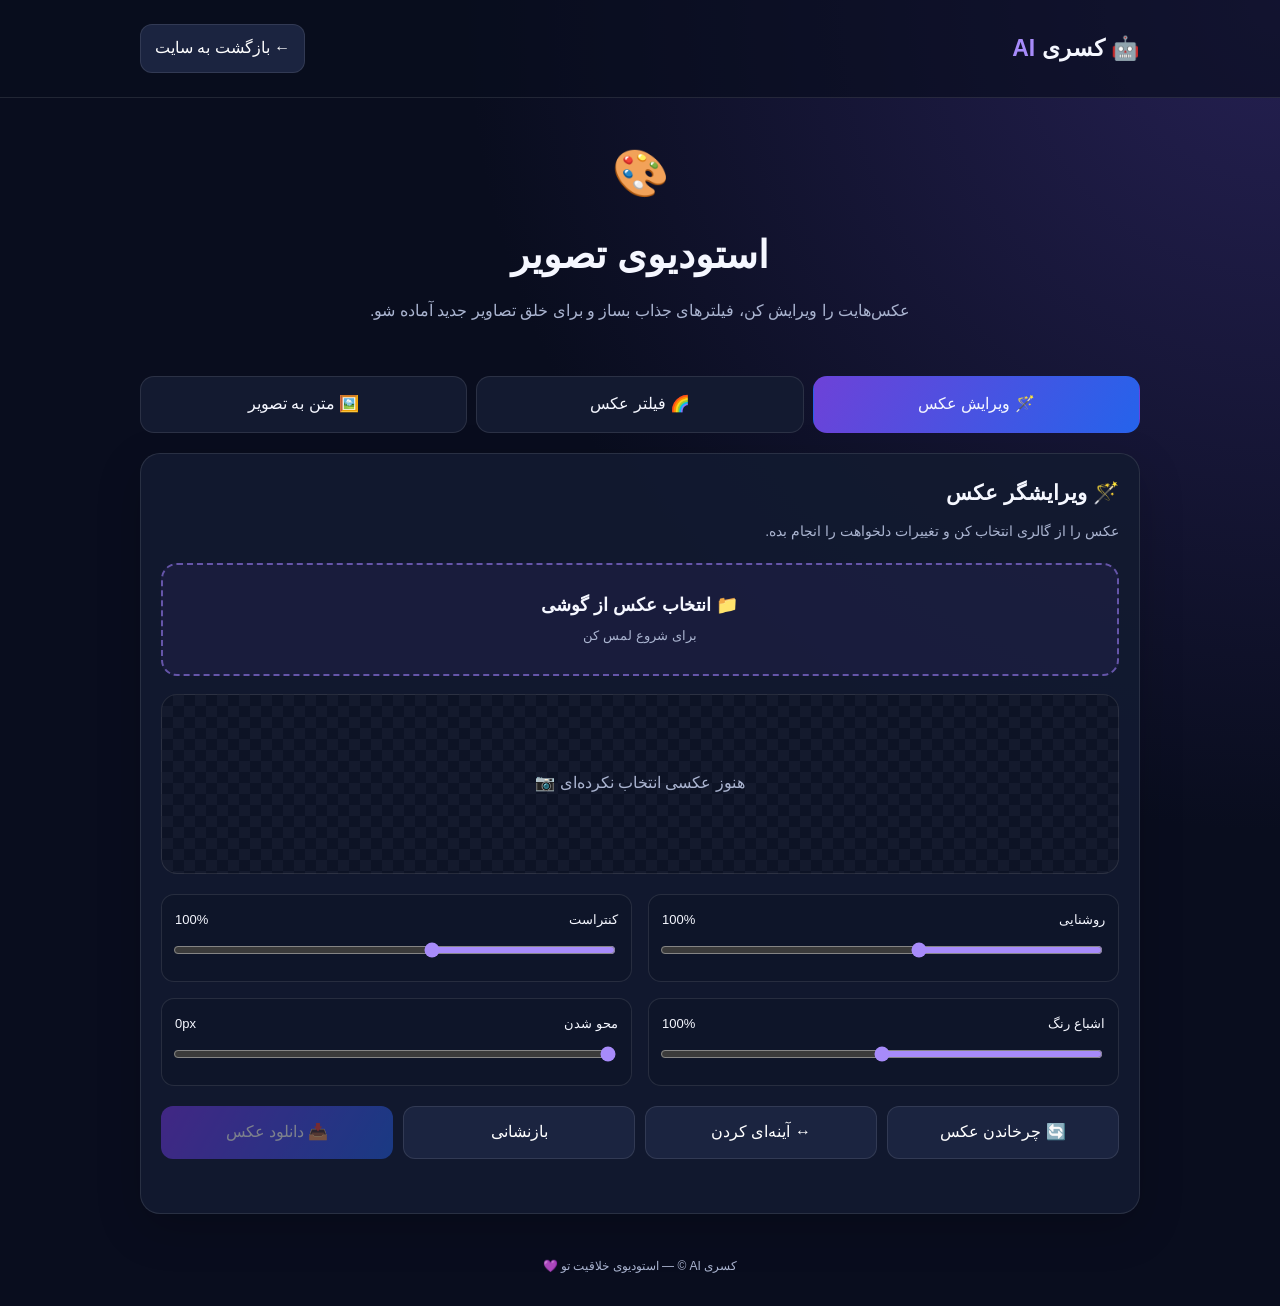
==== studio.html @ e503fb59 "Create studio.html" ====
<!DOCTYPE html><html lang="fa" dir="rtl">
<head>
  <meta charset="UTF-8">
  <meta name="viewport" content="width=device-width, initial-scale=1.0">
  <meta name="theme-color" content="#090d1e">
  <title>استودیوی تصویر | کسری AI</title>  <style>
    :root {
      --bg: #090d1e;
      --card: #131a30;
      --card2: #1b2440;
      --text: #f5f7ff;
      --muted: #aab4d0;
      --purple: #8b5cf6;
      --blue: #38bdf8;
      --border: rgba(255,255,255,.1);
    }

    * {
      box-sizing: border-box;
    }

    body {
      margin: 0;
      color: var(--text);
      background:
        radial-gradient(ellipse at top right, #252052 0, transparent 45%),
        var(--bg);
      font-family: Tahoma, Arial, sans-serif;
      line-height: 1.8;
      min-height: 100vh;
    }

    button, input, textarea, select {
      font: inherit;
    }

    button {
      cursor: pointer;
    }

    .container {
      width: min(100% - 28px, 1000px);
      margin: auto;
    }

    header {
      padding: 24px 0;
      border-bottom: 1px solid var(--border);
      background: rgba(9,13,30,.65);
    }

    .header-inner {
      display: flex;
      align-items: center;
      justify-content: space-between;
      gap: 12px;
      flex-wrap: wrap;
    }

    .brand {
      font-size: 23px;
      font-weight: bold;
    }

    .brand span {
      color: #a78bfa;
    }

    .back {
      color: white;
      text-decoration: none;
      background: var(--card2);
      border: 1px solid var(--border);
      padding: 9px 14px;
      border-radius: 12px;
    }

    .hero {
      text-align: center;
      padding: 34px 0 22px;
    }

    .hero-icon {
      font-size: 46px;
    }

    h1 {
      margin: 6px 0;
      font-size: clamp(25px, 5vw, 38px);
    }

    .hero p {
      color: var(--muted);
      margin: 8px auto;
      max-width: 600px;
    }

    .tabs {
      display: grid;
      grid-template-columns: repeat(3, 1fr);
      gap: 9px;
      margin: 20px 0;
    }

    .tab {
      padding: 13px 5px;
      border: 1px solid var(--border);
      border-radius: 14px;
      background: var(--card);
      color: var(--text);
      transition: .2s;
    }

    .tab.active {
      background: linear-gradient(120deg, #6d42d8, #2563eb);
      border-color: transparent;
    }

    .panel {
      display: none;
      background: rgba(19,26,48,.94);
      border: 1px solid var(--border);
      border-radius: 20px;
      padding: 20px;
      margin-bottom: 30px;
      box-shadow: 0 15px 45px rgba(0,0,0,.18);
    }

    .panel.active {
      display: block;
    }

    h2 {
      font-size: 21px;
      margin: 0 0 8px;
    }

    .description {
      color: var(--muted);
      font-size: 14px;
      margin: 0 0 18px;
    }

    .upload {
      display: block;
      text-align: center;
      padding: 24px 12px;
      border: 2px dashed #6555a9;
      border-radius: 16px;
      background: rgba(139,92,246,.07);
      margin-bottom: 18px;
      cursor: pointer;
    }

    .upload strong {
      display: block;
      font-size: 18px;
    }

    .upload small {
      color: var(--muted);
    }

    input[type="file"] {
      display: none;
    }

    .preview {
      min-height: 180px;
      border: 1px solid var(--border);
      border-radius: 16px;
      background:
        linear-gradient(45deg, #141a2d 25%, transparent 25%),
        linear-gradient(-45deg, #141a2d 25%, transparent 25%),
        linear-gradient(45deg, transparent 75%, #141a2d 75%),
        linear-gradient(-45deg, transparent 75%, #141a2d 75%),
        #0d1325;
      background-size: 22px 22px;
      background-position: 0 0, 0 11px, 11px -11px, -11px 0;
      display: flex;
      align-items: center;
      justify-content: center;
      overflow: hidden;
      margin-bottom: 18px;
    }

    .preview img {
      display: none;
      max-width: 100%;
      max-height: 500px;
      object-fit: contain;
    }

    .empty {
      text-align: center;
      color: var(--muted);
      padding: 22px;
    }

    .controls {
      display: grid;
      grid-template-columns: repeat(2, minmax(0,1fr));
      gap: 16px;
      margin: 20px 0;
    }

    .control {
      background: #0e1529;
      border: 1px solid var(--border);
      padding: 13px;
      border-radius: 13px;
    }

    .control label {
      display: flex;
      justify-content: space-between;
      gap: 8px;
      font-size: 13px;
      margin-bottom: 8px;
    }

    input[type="range"] {
      width: 100%;
      accent-color: #a78bfa;
    }

    .filters {
      display: grid;
      grid-template-columns: repeat(3, minmax(0,1fr));
      gap: 9px;
      margin: 18px 0;
    }

    .filter {
      padding: 10px 4px;
      border: 1px solid var(--border);
      background: #0e1529;
      color: white;
      border-radius: 12px;
    }

    .filter.active {
      border-color: #a78bfa;
      background: #34245d;
    }

    .filter-icon {
      display: block;
      font-size: 22px;
    }

    .buttons {
      display: flex;
      flex-wrap: wrap;
      gap: 10px;
      margin-top: 16px;
    }

    .btn {
      border: 0;
      border-radius: 12px;
      padding: 11px 16px;
      color: white;
      background: linear-gradient(120deg, #7c3aed, #2563eb);
      flex: 1 1 130px;
    }

    .btn.secondary {
      background: var(--card2);
      border: 1px solid var(--border);
    }

    .btn:disabled {
      opacity: .45;
      cursor: not-allowed;
    }

    .field {
      width: 100%;
      color: white;
      background: #0b1225;
      border: 1px solid var(--border);
      border-radius: 12px;
      padding: 12px;
      outline: none;
      margin: 6px 0 14px;
    }

    .field:focus {
      border-color: #a78bfa;
    }

    textarea.field {
      min-height: 110px;
      resize: vertical;
    }

    .notice {
      border: 1px solid rgba(56,189,248,.25);
      background: rgba(56,189,248,.07);
      color: #c8eaff;
      padding: 13px;
      border-radius: 13px;
      font-size: 13px;
      margin-top: 14px;
    }

    .status {
      color: #a7f3d0;
      font-size: 13px;
      margin-top: 10px;
      min-height: 24px;
    }

    .text-canvas {
      display: none;
    }

    footer {
      color: var(--muted);
      text-align: center;
      padding: 12px 0 28px;
      font-size: 12px;
    }

    @media (max-width: 500px) {
      .panel {
        padding: 14px;
      }

      .controls {
        grid-template-columns: 1fr;
      }

      .tabs {
        gap: 6px;
      }

      .tab {
        font-size: 12px;
      }

      .filters {
        grid-template-columns: repeat(3, minmax(0,1fr));
      }
    }
  </style></head><body><header>
  <div class="container header-inner">
    <div class="brand">🤖 کسری <span>AI</span></div>
    <a class="back" href="./index.html">← بازگشت به سایت</a>
  </div>
</header><main class="container">  <section class="hero">
    <div class="hero-icon">🎨</div>
    <h1>استودیوی تصویر</h1>
    <p>عکس‌هایت را ویرایش کن، فیلترهای جذاب بساز و برای خلق تصاویر جدید آماده شو.</p>
  </section>  <nav class="tabs" aria-label="ابزارهای تصویر">
    <button class="tab active" data-panel="editor">🪄 ویرایش عکس</button>
    <button class="tab" data-panel="filters">🌈 فیلتر عکس</button>
    <button class="tab" data-panel="generator">🖼️ متن به تصویر</button>
  </nav>  <!-- ویرایش عکس -->  <section class="panel active" id="editor">
    <h2>🪄 ویرایشگر عکس</h2>
    <p class="description">عکس را از گالری انتخاب کن و تغییرات دلخواهت را انجام بده.</p><label class="upload" for="imageInput">
  <strong>📁 انتخاب عکس از گوشی</strong>
  <small>برای شروع لمس کن</small>
</label>

<input id="imageInput" type="file" accept="image/*">

<div class="preview">
  <div class="empty" id="emptyEditor">هنوز عکسی انتخاب نکرده‌ای 📷</div>
  <img id="editorImage" alt="پیش‌نمایش عکس">
</div>

<div class="controls">
  <div class="control">
    <label for="brightness">روشنایی <span id="brightnessValue">100%</span></label>
    <input id="brightness" type="range" min="30" max="200" value="100">
  </div>

  <div class="control">
    <label for="contrast">کنتراست <span id="contrastValue">100%</span></label>
    <input id="contrast" type="range" min="30" max="200" value="100">
  </div>

  <div class="control">
    <label for="saturation">اشباع رنگ <span id="saturationValue">100%</span></label>
    <input id="saturation" type="range" min="0" max="200" value="100">
  </div>

  <div class="control">
    <label for="blur">محو شدن <span id="blurValue">0px</span></label>
    <input id="blur" type="range" min="0" max="5" step=".5" value="0">
  </div>
</div>

<div class="buttons">
  <button class="btn secondary" id="rotateBtn">🔄 چرخاندن عکس</button>
  <button class="btn secondary" id="flipBtn">↔️ آینه‌ای کردن</button>
  <button class="btn secondary" id="resetBtn">بازنشانی</button>
  <button class="btn" id="downloadEdit" disabled>📥 دانلود عکس</button>
</div>

<div class="status" id="editorStatus" aria-live="polite"></div>

  </section>  <!-- فیلتر عکس -->  <section class="panel" id="filters">
    <h2>🌈 فیلترهای عکس</h2>
    <p class="description">یک فیلتر انتخاب کن و نتیجه را پیش از دانلود ببین.</p><label class="upload" for="filterInput">
  <strong>📁 انتخاب عکس</strong>
  <small>عکس موردنظرت را از گالری انتخاب کن</small>
</label>

<input id="filterInput" type="file" accept="image/*">

<div class="preview">
  <div class="empty" id="emptyFilter">عکس خودت را انتخاب کن ✨</div>
  <img id="filterImage" alt="پیش‌نمایش فیلتر">
</div>

<div class="filters">
  <button class="filter active" data-filter="normal"><span class="filter-icon">🖼️</span>اصلی</button>
  <button class="filter" data-filter="grayscale(100%)"><span class="filter-icon">⚫</span>سیاه‌وسفید</button>
  <button class="filter" data-filter="sepia(85%)"><span class="filter-icon">📜</span>قدیمی</button>
  <button class="filter" data-filter="saturate(160%)"><span class="filter-icon">🌈</span>رنگی</button>
  <button class="filter" data-filter="contrast(125%) saturate(115%)"><span class="filter-icon">🎬</span>سینمایی</button>
  <button class="filter" data-filter="brightness(110%) saturate(80%)"><span class="filter-icon">☀️</span>روشن</button>
  <button class="filter" data-filter="hue-rotate(35deg) saturate(125%)"><span class="filter-icon">🪄</span>جادویی</button>
  <button class="filter" data-filter="sepia(25%) saturate(140%)"><span class="filter-icon">🌅</span>گرم</button>
  <button class="filter" data-filter="hue-rotate(180deg)"><span class="filter-icon">❄️</span>سرد</button>
</div>

<div class="buttons">
  <button class="btn secondary" id="resetFilter">بازگشت به حالت اصلی</button>
  <button class="btn" id="downloadFilter" disabled>📥 دانلود عکس فیلترشده</button>
</div>

<div class="status" id="filterStatus" aria-live="polite"></div>

  </section>  <!-- متن به تصویر -->  <section class="panel" id="generator">
    <h2>🖼️ تبدیل متن به تصویر</h2>
    <p class="description">ایده‌ات را توصیف کن تا برای ساخت تصویر آماده شود.</p><label for="prompt">توضیح تصویر دلخواهت</label>
<textarea class="field" id="prompt" maxlength="1000" placeholder="مثلاً: یک شهر آینده‌نگر با نورهای بنفش، آسمان پرستاره و سبک سینمایی..."></textarea>

<label for="style">سبک تصویر</label>
<select class="field" id="style">
  <option value="realistic">واقع‌گرایانه</option>
  <option value="anime">انیمه</option>
  <option value="fantasy">فانتزی</option>
  <option value="digital-art">هنر دیجیتال</option>
  <option value="cinematic">سینمایی</option>
  <option value="watercolor">آبرنگ</option>
</select>

<button class="btn" id="preparePrompt">✨ آماده‌سازی درخواست تصویر</button>

<div class="notice">
  ℹ️ این بخش به‌تنهایی تصویر هوش مصنوعی تولید نمی‌کند. برای تولید واقعی باید به یک سرویس تولید تصویر متصل شود. در حال حاضر می‌توانی توضیحاتت را آماده و کپی کنی.
</div>

<label for="preparedPrompt">متن آماده‌شده</label>
<textarea class="field" id="preparedPrompt" readonly placeholder="متن آماده‌شده اینجا نمایش داده می‌شود..."></textarea>

<div class="buttons">
  <button class="btn secondary" id="copyPrompt">📋 کپی متن</button>
  <button class="btn secondary" id="clearPrompt">🗑️ پاک کردن</button>
</div>

<div class="status" id="generatorStatus" aria-live="polite"></div>

  </section><canvas id="workCanvas" class="text-canvas"></canvas>

</main><footer class="container">
  کسری AI © <span id="year"></span> — استودیوی خلاقیت تو 💜
</footer><script>
(function () {
  "use strict";

  const $ = id => document.getElementById(id);

  $("year").textContent = new Date().getFullYear();

  // جابه‌جایی بین بخش‌ها
  document.querySelectorAll(".tab").forEach(button => {
    button.addEventListener("click", () => {
      document.querySelectorAll(".tab").forEach(tab => tab.classList.remove("active"));
      document.querySelectorAll(".panel").forEach(panel => panel.classList.remove("active"));

      button.classList.add("active");
      $(button.dataset.panel).classList.add("active");
    });
  });

  // وضعیت ویرایشگر
  let editorFile = null;
  let editorUrl = null;
  let rotation = 0;
  let flipped = false;

  const editorImage = $("editorImage");

  $("imageInput").addEventListener("change", event => {
    const file = event.target.files && event.target.files[0];
    if (!file) return;

    if (!file.type.startsWith("image/")) {
      $("editorStatus").textContent = "لطفاً یک فایل تصویری انتخاب کن.";
      return;
    }

    if (editorUrl) URL.revokeObjectURL(editorUrl);

    editorFile = file;
    editorUrl = URL.createObjectURL(file);
    editorImage.onload = () => {
      $("emptyEditor").style.display = "none";
      editorImage.style.display = "block";
      $("downloadEdit").disabled = false;
      updateEditor();
      $("editorStatus").textContent = "عکس آماده ویرایش است.";
    };
    editorImage.onerror = () => {
      $("editorStatus").textContent = "باز کردن عکس ناموفق بود.";
    };
    editorImage.src = editorUrl;
  });

  function updateEditor() {
    const brightness = $("brightness").value;
    const contrast = $("contrast").value;
    const saturation = $("saturation").value;
    const blur = $("blur").value;

    $("brightnessValue").textContent = brightness + "%";
    $("contrastValue").textContent = contrast + "%";
    $("saturationValue").textContent = saturation + "%";
    $("blurValue").textContent = blur + "px";

    editorImage.style.filter =
      `brightness(${brightness}%) contrast(${contrast}%) saturate(${saturation}%) blur(${blur}px)`;

    editorImage.style.transform =
      `rotate(${rotation}deg) scaleX(${flipped ? -1 : 1})`;
  }

  ["brightness", "contrast", "saturation", "blur"].forEach(id => {
    $(id).addEventListener("input", updateEditor);
  });

  $("rotateBtn").addEventListener("click", () => {
    rotation = (rotation + 90) % 360;
    updateEditor();
  });

  $("flipBtn").addEventListener("click", () => {
    flipped = !flipped;
    updateEditor();
  });

  $("resetBtn").addEventListener("click", () => {
    $("brightness").value = 100;
    $("contrast").value = 100;
    $("saturation").value = 100;
    $("blur").value = 0;
    rotation = 0;
    flipped = false;
    updateEditor();
    $("editorStatus").textContent = "تنظیمات بازنشانی شدند.";
  });

  // اعمال واقعی تنظیمات روی تصویر با Canvas
  function renderEditedImage(image, filter, angle, flip, mirrorFilter) {
    const canvas = $("workCanvas");
    const ctx = canvas.getContext("2d");

    const width = image.naturalWidth;
    const height = image.naturalHeight;

    if (!width || !height) {
      throw new Error("تصویر هنوز آماده نیست.");
    }

    const normalizedAngle = ((angle % 360) + 360) % 360;
    const sideways = normalizedAngle === 90 || normalizedAngle === 270;

    canvas.width = sideways ? height : width;
    canvas.height = sideways ? width : height;

    ctx.save();
    ctx.translate(canvas.width / 2, canvas.height / 2);
    ctx.rotate(normalizedAngle * Math.PI / 180);
    ctx.scale(flip ? -1 : 1, 1);
    ctx.filter = filter;

    // پس از چرخش، مبدأ تصویر در مرکز قرار می‌گیرد.
    ctx.drawImage(image, -width / 2, -height / 2, width, height);
    ctx.restore();
    ctx.filter = "none";

    return canvas;
  }

  $("downloadEdit").addEventListener("click", () => {
    if (!editorFile || !editorImage.complete) return;

    try {
      const filter =
        `brightness(${$("brightness").value}%) ` +
        `contrast(${$("contrast").value}%) ` +
        `saturate(${$("saturation").value}%) ` +
        `blur(${$("blur").value}px)`;

      const canvas = renderEditedImage(editorImage, filter, rotation, flipped);

      canvas.toBlob(blob => {
        if (!blob) {
          $("editorStatus").textContent = "ساخت فایل تصویر ناموفق بود.";
          return;
        }
        downloadBlob(blob, "kasrai-ai-edited.png");
        $("editorStatus").textContent = "تصویر ویرایش‌شده آماده دانلود است.";
      }, "image/png");
    } catch (error) {
      $("editorStatus").textContent = "خطا در ویرایش تصویر. لطفاً عکس دیگری امتحان کن.";
    }
  });

  // فیلترها
  let filterUrl = null;
  let filterValue = "normal";
  const filterImage = $("filterImage");

  $("filterInput").addEventListener("change", event => {
    const file = event.target.files && event.target.files[0];
    if (!file) return;

    if (!file.type.startsWith("image/")) {
      $("filterStatus").textContent = "لطفاً یک تصویر انتخاب کن.";
      return;
    }

    if (filterUrl) URL.revokeObjectURL(filterUrl);
    filterUrl = URL.createObjectURL(file);

    filterImage.onload = () => {
      $("emptyFilter").style.display = "none";
      filterImage.style.display = "block";
      $("downloadFilter").disabled = false;
      applyFilter(filterValue);
      $("filterStatus").textContent = "عکس آماده است.";
    };

    filterImage.onerror = () => {
      $("filterStatus").textContent = "باز کردن عکس ناموفق بود.";
    };

    filterImage.src = filterUrl;
  });

  function applyFilter(value) {
    filterValue = value;
    filterImage.style.filter = value === "normal" ? "none" : value;

    document.querySelectorAll(".filter").forEach(button => {
      button.classList.toggle("active", button.dataset.filter === value);
    });
  }

  document.querySelectorAll(".filter").forEach(button => {
    button.addEventListener("click", () => {
      applyFilter(button.dataset.filter);
      $("filterStatus").textContent = "فیلتر انتخاب‌شده: " + button.textContent.trim();
    });
  });

  $("resetFilter").addEventListener("click", () => {
    applyFilter("normal");
    $("filterStatus").textContent = "فیلتر حذف شد.";
  });

  $("downloadFilter").addEventListener("click", () => {
    if (!filterUrl || !filterImage.complete) return;

    try {
      const canvas = renderEditedImage(filterImage, filterValue === "normal" ? "none" : filterValue, 0, false);

      canvas.toBlob(blob => {
        if (!blob) {
          $("filterStatus").textContent = "ساخت تصویر ناموفق بود.";
          return;
        }
        downloadBlob(blob, "kasrai-ai-filter.png");
        $("filterStatus").textContent = "عکس فیلترشده آماده دانلود است.";
      }, "image/png");
    } catch (error) {
      $("filterStatus").textContent = "خطا در ساخت عکس. دوباره امتحان کن.";
    }
  });

  function downloadBlob(blob, filename) {
    const url = URL.createObjectURL(blob);
    const link = document.createElement("a");
    link.href = url;
    link.download = filename;
    document.body.appendChild(link);
    link.click();
    link.remove();

    setTimeout(() => URL.revokeObjectURL(url), 1500);
  }

  // آماده‌سازی توضیحات تصویر
  const styles = {
    realistic: "photorealistic, realistic lighting and details",
    anime: "anime illustration, expressive characters, detailed anime art",
    fantasy: "fantasy art, magical atmosphere, imaginative details",
    "digital-art": "high-quality digital art, polished composition",
    cinematic: "cinematic composition, dramatic lighting, movie still",
    watercolor: "watercolor painting, soft brush strokes, artistic texture"
  };

  $("preparePrompt").addEventListener("click", () => {
    const prompt = $("prompt").value.trim();
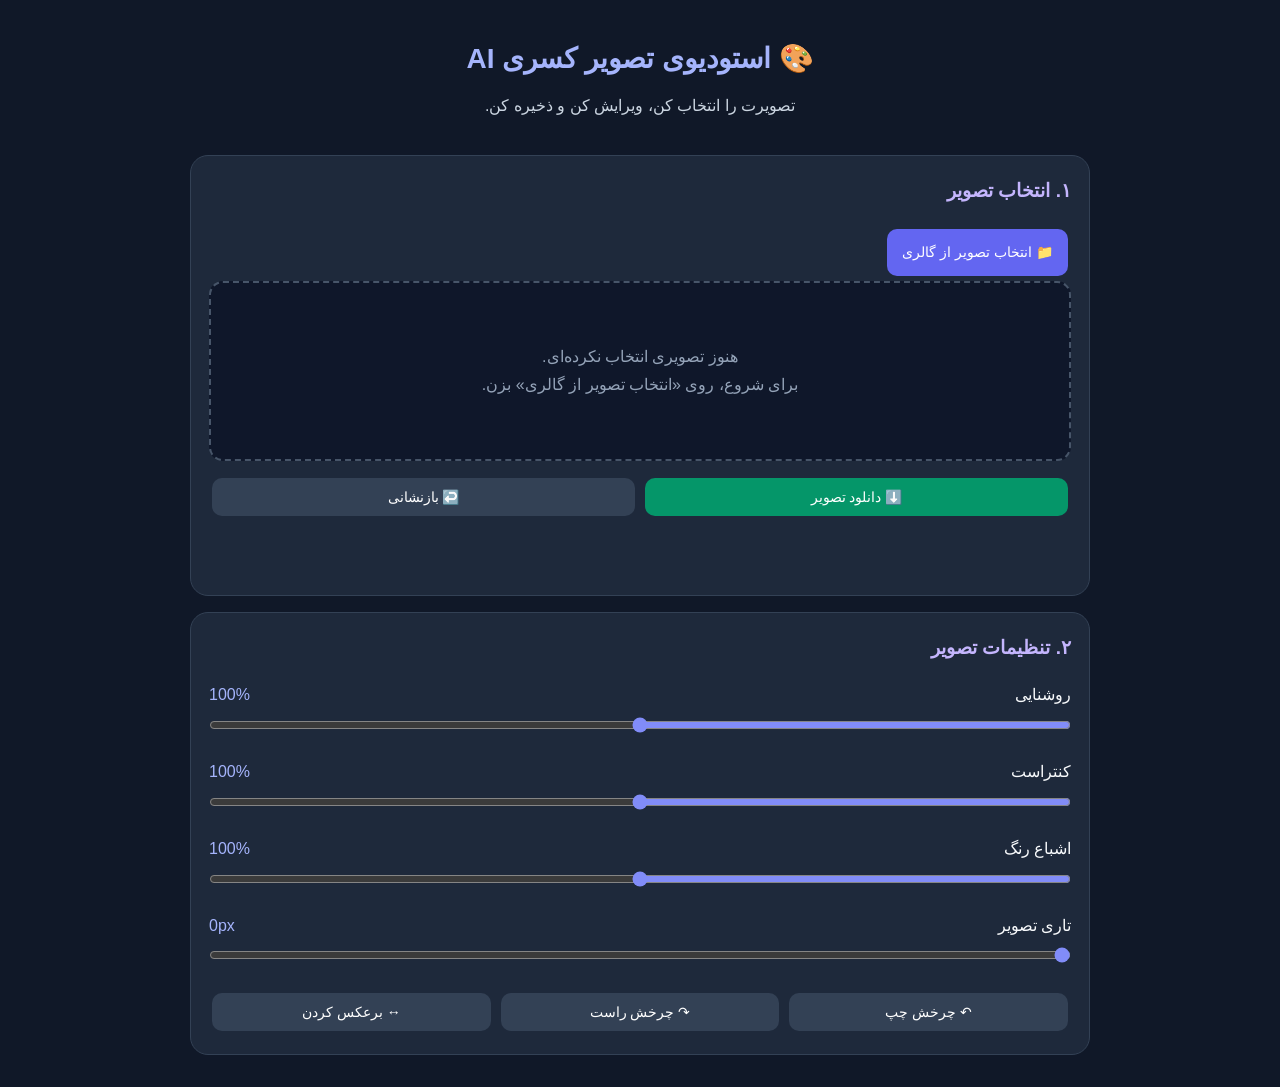
==== commit c964b9e9: "Update studio.html" ====
--- a/studio.html
+++ b/studio.html
@@ -1,722 +1,331 @@
-<!DOCTYPE html><html lang="fa" dir="rtl">
+<!DOCTYPE html>
+<html lang="fa" dir="rtl">
 <head>
-  <meta charset="UTF-8">
-  <meta name="viewport" content="width=device-width, initial-scale=1.0">
-  <meta name="theme-color" content="#090d1e">
-  <title>استودیوی تصویر | کسری AI</title>  <style>
-    :root {
-      --bg: #090d1e;
-      --card: #131a30;
-      --card2: #1b2440;
-      --text: #f5f7ff;
-      --muted: #aab4d0;
-      --purple: #8b5cf6;
-      --blue: #38bdf8;
-      --border: rgba(255,255,255,.1);
-    }
-
-    * {
-      box-sizing: border-box;
-    }
-
-    body {
-      margin: 0;
-      color: var(--text);
-      background:
-        radial-gradient(ellipse at top right, #252052 0, transparent 45%),
-        var(--bg);
-      font-family: Tahoma, Arial, sans-serif;
-      line-height: 1.8;
-      min-height: 100vh;
-    }
-
-    button, input, textarea, select {
-      font: inherit;
-    }
-
-    button {
-      cursor: pointer;
-    }
-
-    .container {
-      width: min(100% - 28px, 1000px);
-      margin: auto;
-    }
-
-    header {
-      padding: 24px 0;
-      border-bottom: 1px solid var(--border);
-      background: rgba(9,13,30,.65);
-    }
-
-    .header-inner {
-      display: flex;
-      align-items: center;
-      justify-content: space-between;
-      gap: 12px;
-      flex-wrap: wrap;
-    }
-
-    .brand {
-      font-size: 23px;
-      font-weight: bold;
-    }
-
-    .brand span {
-      color: #a78bfa;
-    }
-
-    .back {
-      color: white;
-      text-decoration: none;
-      background: var(--card2);
-      border: 1px solid var(--border);
-      padding: 9px 14px;
-      border-radius: 12px;
-    }
-
-    .hero {
-      text-align: center;
-      padding: 34px 0 22px;
-    }
-
-    .hero-icon {
-      font-size: 46px;
-    }
-
-    h1 {
-      margin: 6px 0;
-      font-size: clamp(25px, 5vw, 38px);
-    }
-
-    .hero p {
-      color: var(--muted);
-      margin: 8px auto;
-      max-width: 600px;
-    }
-
-    .tabs {
-      display: grid;
-      grid-template-columns: repeat(3, 1fr);
-      gap: 9px;
-      margin: 20px 0;
-    }
-
-    .tab {
-      padding: 13px 5px;
-      border: 1px solid var(--border);
-      border-radius: 14px;
-      background: var(--card);
-      color: var(--text);
-      transition: .2s;
-    }
-
-    .tab.active {
-      background: linear-gradient(120deg, #6d42d8, #2563eb);
-      border-color: transparent;
-    }
-
-    .panel {
-      display: none;
-      background: rgba(19,26,48,.94);
-      border: 1px solid var(--border);
-      border-radius: 20px;
-      padding: 20px;
-      margin-bottom: 30px;
-      box-shadow: 0 15px 45px rgba(0,0,0,.18);
-    }
-
-    .panel.active {
-      display: block;
-    }
-
-    h2 {
-      font-size: 21px;
-      margin: 0 0 8px;
-    }
-
-    .description {
-      color: var(--muted);
-      font-size: 14px;
-      margin: 0 0 18px;
-    }
-
-    .upload {
-      display: block;
-      text-align: center;
-      padding: 24px 12px;
-      border: 2px dashed #6555a9;
-      border-radius: 16px;
-      background: rgba(139,92,246,.07);
-      margin-bottom: 18px;
-      cursor: pointer;
-    }
-
-    .upload strong {
-      display: block;
-      font-size: 18px;
-    }
-
-    .upload small {
-      color: var(--muted);
-    }
-
-    input[type="file"] {
-      display: none;
-    }
-
-    .preview {
-      min-height: 180px;
-      border: 1px solid var(--border);
-      border-radius: 16px;
-      background:
-        linear-gradient(45deg, #141a2d 25%, transparent 25%),
-        linear-gradient(-45deg, #141a2d 25%, transparent 25%),
-        linear-gradient(45deg, transparent 75%, #141a2d 75%),
-        linear-gradient(-45deg, transparent 75%, #141a2d 75%),
-        #0d1325;
-      background-size: 22px 22px;
-      background-position: 0 0, 0 11px, 11px -11px, -11px 0;
-      display: flex;
-      align-items: center;
-      justify-content: center;
-      overflow: hidden;
-      margin-bottom: 18px;
-    }
-
-    .preview img {
-      display: none;
-      max-width: 100%;
-      max-height: 500px;
-      object-fit: contain;
-    }
-
-    .empty {
-      text-align: center;
-      color: var(--muted);
-      padding: 22px;
-    }
-
-    .controls {
-      display: grid;
-      grid-template-columns: repeat(2, minmax(0,1fr));
-      gap: 16px;
-      margin: 20px 0;
-    }
-
-    .control {
-      background: #0e1529;
-      border: 1px solid var(--border);
-      padding: 13px;
-      border-radius: 13px;
-    }
-
-    .control label {
-      display: flex;
-      justify-content: space-between;
-      gap: 8px;
-      font-size: 13px;
-      margin-bottom: 8px;
-    }
-
-    input[type="range"] {
-      width: 100%;
-      accent-color: #a78bfa;
-    }
-
-    .filters {
-      display: grid;
-      grid-template-columns: repeat(3, minmax(0,1fr));
-      gap: 9px;
-      margin: 18px 0;
-    }
-
-    .filter {
-      padding: 10px 4px;
-      border: 1px solid var(--border);
-      background: #0e1529;
-      color: white;
-      border-radius: 12px;
-    }
-
-    .filter.active {
-      border-color: #a78bfa;
-      background: #34245d;
-    }
-
-    .filter-icon {
-      display: block;
-      font-size: 22px;
-    }
-
-    .buttons {
-      display: flex;
-      flex-wrap: wrap;
-      gap: 10px;
-      margin-top: 16px;
-    }
-
-    .btn {
-      border: 0;
-      border-radius: 12px;
-      padding: 11px 16px;
-      color: white;
-      background: linear-gradient(120deg, #7c3aed, #2563eb);
-      flex: 1 1 130px;
-    }
-
-    .btn.secondary {
-      background: var(--card2);
-      border: 1px solid var(--border);
-    }
-
-    .btn:disabled {
-      opacity: .45;
-      cursor: not-allowed;
-    }
-
-    .field {
-      width: 100%;
-      color: white;
-      background: #0b1225;
-      border: 1px solid var(--border);
-      border-radius: 12px;
-      padding: 12px;
-      outline: none;
-      margin: 6px 0 14px;
-    }
-
-    .field:focus {
-      border-color: #a78bfa;
-    }
-
-    textarea.field {
-      min-height: 110px;
-      resize: vertical;
-    }
-
-    .notice {
-      border: 1px solid rgba(56,189,248,.25);
-      background: rgba(56,189,248,.07);
-      color: #c8eaff;
-      padding: 13px;
-      border-radius: 13px;
-      font-size: 13px;
-      margin-top: 14px;
-    }
-
-    .status {
-      color: #a7f3d0;
-      font-size: 13px;
-      margin-top: 10px;
-      min-height: 24px;
-    }
-
-    .text-canvas {
-      display: none;
-    }
-
-    footer {
-      color: var(--muted);
-      text-align: center;
-      padding: 12px 0 28px;
-      font-size: 12px;
-    }
-
-    @media (max-width: 500px) {
-      .panel {
-        padding: 14px;
-      }
-
-      .controls {
-        grid-template-columns: 1fr;
-      }
-
-      .tabs {
-        gap: 6px;
-      }
-
-      .tab {
-        font-size: 12px;
-      }
-
-      .filters {
-        grid-template-columns: repeat(3, minmax(0,1fr));
-      }
-    }
-  </style></head><body><header>
-  <div class="container header-inner">
-    <div class="brand">🤖 کسری <span>AI</span></div>
-    <a class="back" href="./index.html">← بازگشت به سایت</a>
-  </div>
-</header><main class="container">  <section class="hero">
-    <div class="hero-icon">🎨</div>
-    <h1>استودیوی تصویر</h1>
-    <p>عکس‌هایت را ویرایش کن، فیلترهای جذاب بساز و برای خلق تصاویر جدید آماده شو.</p>
-  </section>  <nav class="tabs" aria-label="ابزارهای تصویر">
-    <button class="tab active" data-panel="editor">🪄 ویرایش عکس</button>
-    <button class="tab" data-panel="filters">🌈 فیلتر عکس</button>
-    <button class="tab" data-panel="generator">🖼️ متن به تصویر</button>
-  </nav>  <!-- ویرایش عکس -->  <section class="panel active" id="editor">
-    <h2>🪄 ویرایشگر عکس</h2>
-    <p class="description">عکس را از گالری انتخاب کن و تغییرات دلخواهت را انجام بده.</p><label class="upload" for="imageInput">
-  <strong>📁 انتخاب عکس از گوشی</strong>
-  <small>برای شروع لمس کن</small>
-</label>
-
-<input id="imageInput" type="file" accept="image/*">
-
-<div class="preview">
-  <div class="empty" id="emptyEditor">هنوز عکسی انتخاب نکرده‌ای 📷</div>
-  <img id="editorImage" alt="پیش‌نمایش عکس">
-</div>
-
-<div class="controls">
+<meta charset="UTF-8">
+<meta name="viewport" content="width=device-width, initial-scale=1.0">
+<meta name="theme-color" content="#101828">
+<title>استودیوی تصویر | کسری AI</title>
+
+<style>
+* {
+  box-sizing: border-box;
+}
+
+body {
+  margin: 0;
+  padding: 16px;
+  font-family: Tahoma, Arial, sans-serif;
+  background: #101828;
+  color: #f8fafc;
+  line-height: 1.8;
+}
+
+.container {
+  width: 100%;
+  max-width: 900px;
+  margin: auto;
+}
+
+header {
+  text-align: center;
+  padding: 18px 8px;
+}
+
+header h1 {
+  margin: 0 0 8px;
+  font-size: 28px;
+  color: #a5b4fc;
+}
+
+header p {
+  color: #cbd5e1;
+  margin: 0;
+}
+
+.card {
+  background: #1e293b;
+  border: 1px solid #334155;
+  border-radius: 18px;
+  padding: 18px;
+  margin: 16px 0;
+}
+
+h2 {
+  font-size: 19px;
+  margin-top: 0;
+  color: #c4b5fd;
+}
+
+button,
+.upload-label {
+  display: inline-block;
+  border: 0;
+  border-radius: 10px;
+  padding: 11px 15px;
+  margin: 5px 3px;
+  background: #6366f1;
+  color: white;
+  font-family: inherit;
+  font-size: 14px;
+  cursor: pointer;
+  text-align: center;
+}
+
+button:active,
+.upload-label:active {
+  transform: scale(.98);
+}
+
+button.secondary {
+  background: #334155;
+}
+
+button.success {
+  background: #059669;
+}
+
+button.danger {
+  background: #be123c;
+}
+
+input,
+select,
+textarea {
+  width: 100%;
+  padding: 12px;
+  border-radius: 10px;
+  border: 1px solid #475569;
+  background: #0f172a;
+  color: white;
+  font-family: inherit;
+  font-size: 14px;
+  margin: 6px 0 12px;
+}
+
+input[type="range"] {
+  padding: 0;
+  accent-color: #818cf8;
+}
+
+input[type="file"] {
+  display: none;
+}
+
+label.field-label {
+  display: block;
+  color: #e2e8f0;
+  margin-top: 10px;
+}
+
+.preview-area {
+  min-height: 180px;
+  display: flex;
+  align-items: center;
+  justify-content: center;
+  background: #0f172a;
+  border: 2px dashed #475569;
+  border-radius: 14px;
+  padding: 10px;
+  overflow: hidden;
+}
+
+#preview {
+  display: none;
+  max-width: 100%;
+  max-height: 480px;
+  object-fit: contain;
+  border-radius: 8px;
+}
+
+#emptyMessage {
+  color: #94a3b8;
+  text-align: center;
+  padding: 20px;
+}
+
+.button-row {
+  display: flex;
+  flex-wrap: wrap;
+  gap: 4px;
+  margin-top: 12px;
+}
+
+.button-row button {
+  flex: 1 1 120px;
+}
+
+.control {
+  margin: 12px 0;
+}
+
+.control-header {
+  display: flex;
+  justify-content: space-between;
+  gap: 10px;
+}
+
+.value {
+  color: #a5b4fc;
+  direction: ltr;
+}
+
+.note {
+  background: #172554;
+  color: #dbeafe;
+  padding: 12px;
+  border-radius: 10px;
+  font-size: 13px;
+  margin-top: 12px;
+}
+
+#status {
+  min-height: 28px;
+  color: #86efac;
+  font-size: 14px;
+}
+
+footer {
+  text-align: center;
+  padding: 20px 8px;
+  color: #94a3b8;
+  font-size: 12px;
+}
+
+@media (max-width: 480px) {
+  body {
+    padding: 10px;
+  }
+
+  .card {
+    padding: 13px;
+  }
+
+  header h1 {
+    font-size: 23px;
+  }
+
+  button,
+  .upload-label {
+    padding: 10px 12px;
+  }
+}
+</style>
+</head>
+
+<body>
+<div class="container">
+
+<header>
+  <h1>🎨 استودیوی تصویر کسری AI</h1>
+  <p>تصویرت را انتخاب کن، ویرایش کن و ذخیره کن.</p>
+</header>
+
+<section class="card">
+  <h2>۱. انتخاب تصویر</h2>
+
+  <label class="upload-label" for="imageInput">
+    📁 انتخاب تصویر از گالری
+  </label>
+
+  <input
+    type="file"
+    id="imageInput"
+    accept="image/*"
+  >
+
+  <div class="preview-area">
+    <p id="emptyMessage">
+      هنوز تصویری انتخاب نکرده‌ای.
+      <br>
+      برای شروع، روی «انتخاب تصویر از گالری» بزن.
+    </p>
+
+    <img id="preview" alt="پیش‌نمایش تصویر">
+  </div>
+
+  <div class="button-row">
+    <button id="downloadButton" class="success">
+      ⬇️ دانلود تصویر
+    </button>
+
+    <button id="resetButton" class="secondary">
+      ↩️ بازنشانی
+    </button>
+  </div>
+
+  <p id="status" role="status"></p>
+</section>
+
+<section class="card">
+  <h2>۲. تنظیمات تصویر</h2>
+
   <div class="control">
-    <label for="brightness">روشنایی <span id="brightnessValue">100%</span></label>
-    <input id="brightness" type="range" min="30" max="200" value="100">
+    <div class="control-header">
+      <label for="brightness">روشنایی</label>
+      <span class="value" id="brightnessValue">100%</span>
+    </div>
+    <input
+      type="range"
+      id="brightness"
+      min="0"
+      max="200"
+      value="100"
+    >
   </div>
 
   <div class="control">
-    <label for="contrast">کنتراست <span id="contrastValue">100%</span></label>
-    <input id="contrast" type="range" min="30" max="200" value="100">
+    <div class="control-header">
+      <label for="contrast">کنتراست</label>
+      <span class="value" id="contrastValue">100%</span>
+    </div>
+    <input
+      type="range"
+      id="contrast"
+      min="0"
+      max="200"
+      value="100"
+    >
   </div>
 
   <div class="control">
-    <label for="saturation">اشباع رنگ <span id="saturationValue">100%</span></label>
-    <input id="saturation" type="range" min="0" max="200" value="100">
+    <div class="control-header">
+      <label for="saturation">اشباع رنگ</label>
+      <span class="value" id="saturationValue">100%</span>
+    </div>
+    <input
+      type="range"
+      id="saturation"
+      min="0"
+      max="200"
+      value="100"
+    >
   </div>
 
   <div class="control">
-    <label for="blur">محو شدن <span id="blurValue">0px</span></label>
-    <input id="blur" type="range" min="0" max="5" step=".5" value="0">
-  </div>
-</div>
-
-<div class="buttons">
-  <button class="btn secondary" id="rotateBtn">🔄 چرخاندن عکس</button>
-  <button class="btn secondary" id="flipBtn">↔️ آینه‌ای کردن</button>
-  <button class="btn secondary" id="resetBtn">بازنشانی</button>
-  <button class="btn" id="downloadEdit" disabled>📥 دانلود عکس</button>
-</div>
-
-<div class="status" id="editorStatus" aria-live="polite"></div>
-
-  </section>  <!-- فیلتر عکس -->  <section class="panel" id="filters">
-    <h2>🌈 فیلترهای عکس</h2>
-    <p class="description">یک فیلتر انتخاب کن و نتیجه را پیش از دانلود ببین.</p><label class="upload" for="filterInput">
-  <strong>📁 انتخاب عکس</strong>
-  <small>عکس موردنظرت را از گالری انتخاب کن</small>
-</label>
-
-<input id="filterInput" type="file" accept="image/*">
-
-<div class="preview">
-  <div class="empty" id="emptyFilter">عکس خودت را انتخاب کن ✨</div>
-  <img id="filterImage" alt="پیش‌نمایش فیلتر">
-</div>
-
-<div class="filters">
-  <button class="filter active" data-filter="normal"><span class="filter-icon">🖼️</span>اصلی</button>
-  <button class="filter" data-filter="grayscale(100%)"><span class="filter-icon">⚫</span>سیاه‌وسفید</button>
-  <button class="filter" data-filter="sepia(85%)"><span class="filter-icon">📜</span>قدیمی</button>
-  <button class="filter" data-filter="saturate(160%)"><span class="filter-icon">🌈</span>رنگی</button>
-  <button class="filter" data-filter="contrast(125%) saturate(115%)"><span class="filter-icon">🎬</span>سینمایی</button>
-  <button class="filter" data-filter="brightness(110%) saturate(80%)"><span class="filter-icon">☀️</span>روشن</button>
-  <button class="filter" data-filter="hue-rotate(35deg) saturate(125%)"><span class="filter-icon">🪄</span>جادویی</button>
-  <button class="filter" data-filter="sepia(25%) saturate(140%)"><span class="filter-icon">🌅</span>گرم</button>
-  <button class="filter" data-filter="hue-rotate(180deg)"><span class="filter-icon">❄️</span>سرد</button>
-</div>
-
-<div class="buttons">
-  <button class="btn secondary" id="resetFilter">بازگشت به حالت اصلی</button>
-  <button class="btn" id="downloadFilter" disabled>📥 دانلود عکس فیلترشده</button>
-</div>
-
-<div class="status" id="filterStatus" aria-live="polite"></div>
-
-  </section>  <!-- متن به تصویر -->  <section class="panel" id="generator">
-    <h2>🖼️ تبدیل متن به تصویر</h2>
-    <p class="description">ایده‌ات را توصیف کن تا برای ساخت تصویر آماده شود.</p><label for="prompt">توضیح تصویر دلخواهت</label>
-<textarea class="field" id="prompt" maxlength="1000" placeholder="مثلاً: یک شهر آینده‌نگر با نورهای بنفش، آسمان پرستاره و سبک سینمایی..."></textarea>
-
-<label for="style">سبک تصویر</label>
-<select class="field" id="style">
-  <option value="realistic">واقع‌گرایانه</option>
-  <option value="anime">انیمه</option>
-  <option value="fantasy">فانتزی</option>
-  <option value="digital-art">هنر دیجیتال</option>
-  <option value="cinematic">سینمایی</option>
-  <option value="watercolor">آبرنگ</option>
-</select>
-
-<button class="btn" id="preparePrompt">✨ آماده‌سازی درخواست تصویر</button>
-
-<div class="notice">
-  ℹ️ این بخش به‌تنهایی تصویر هوش مصنوعی تولید نمی‌کند. برای تولید واقعی باید به یک سرویس تولید تصویر متصل شود. در حال حاضر می‌توانی توضیحاتت را آماده و کپی کنی.
-</div>
-
-<label for="preparedPrompt">متن آماده‌شده</label>
-<textarea class="field" id="preparedPrompt" readonly placeholder="متن آماده‌شده اینجا نمایش داده می‌شود..."></textarea>
-
-<div class="buttons">
-  <button class="btn secondary" id="copyPrompt">📋 کپی متن</button>
-  <button class="btn secondary" id="clearPrompt">🗑️ پاک کردن</button>
-</div>
-
-<div class="status" id="generatorStatus" aria-live="polite"></div>
-
-  </section><canvas id="workCanvas" class="text-canvas"></canvas>
-
-</main><footer class="container">
-  کسری AI © <span id="year"></span> — استودیوی خلاقیت تو 💜
-</footer><script>
-(function () {
-  "use strict";
-
-  const $ = id => document.getElementById(id);
-
-  $("year").textContent = new Date().getFullYear();
-
-  // جابه‌جایی بین بخش‌ها
-  document.querySelectorAll(".tab").forEach(button => {
-    button.addEventListener("click", () => {
-      document.querySelectorAll(".tab").forEach(tab => tab.classList.remove("active"));
-      document.querySelectorAll(".panel").forEach(panel => panel.classList.remove("active"));
-
-      button.classList.add("active");
-      $(button.dataset.panel).classList.add("active");
-    });
-  });
-
-  // وضعیت ویرایشگر
-  let editorFile = null;
-  let editorUrl = null;
-  let rotation = 0;
-  let flipped = false;
-
-  const editorImage = $("editorImage");
-
-  $("imageInput").addEventListener("change", event => {
-    const file = event.target.files && event.target.files[0];
-    if (!file) return;
-
-    if (!file.type.startsWith("image/")) {
-      $("editorStatus").textContent = "لطفاً یک فایل تصویری انتخاب کن.";
-      return;
-    }
-
-    if (editorUrl) URL.revokeObjectURL(editorUrl);
-
-    editorFile = file;
-    editorUrl = URL.createObjectURL(file);
-    editorImage.onload = () => {
-      $("emptyEditor").style.display = "none";
-      editorImage.style.display = "block";
-      $("downloadEdit").disabled = false;
-      updateEditor();
-      $("editorStatus").textContent = "عکس آماده ویرایش است.";
-    };
-    editorImage.onerror = () => {
-      $("editorStatus").textContent = "باز کردن عکس ناموفق بود.";
-    };
-    editorImage.src = editorUrl;
-  });
-
-  function updateEditor() {
-    const brightness = $("brightness").value;
-    const contrast = $("contrast").value;
-    const saturation = $("saturation").value;
-    const blur = $("blur").value;
-
-    $("brightnessValue").textContent = brightness + "%";
-    $("contrastValue").textContent = contrast + "%";
-    $("saturationValue").textContent = saturation + "%";
-    $("blurValue").textContent = blur + "px";
-
-    editorImage.style.filter =
-      `brightness(${brightness}%) contrast(${contrast}%) saturate(${saturation}%) blur(${blur}px)`;
-
-    editorImage.style.transform =
-      `rotate(${rotation}deg) scaleX(${flipped ? -1 : 1})`;
-  }
-
-  ["brightness", "contrast", "saturation", "blur"].forEach(id => {
-    $(id).addEventListener("input", updateEditor);
-  });
-
-  $("rotateBtn").addEventListener("click", () => {
-    rotation = (rotation + 90) % 360;
-    updateEditor();
-  });
-
-  $("flipBtn").addEventListener("click", () => {
-    flipped = !flipped;
-    updateEditor();
-  });
-
-  $("resetBtn").addEventListener("click", () => {
-    $("brightness").value = 100;
-    $("contrast").value = 100;
-    $("saturation").value = 100;
-    $("blur").value = 0;
-    rotation = 0;
-    flipped = false;
-    updateEditor();
-    $("editorStatus").textContent = "تنظیمات بازنشانی شدند.";
-  });
-
-  // اعمال واقعی تنظیمات روی تصویر با Canvas
-  function renderEditedImage(image, filter, angle, flip, mirrorFilter) {
-    const canvas = $("workCanvas");
-    const ctx = canvas.getContext("2d");
-
-    const width = image.naturalWidth;
-    const height = image.naturalHeight;
-
-    if (!width || !height) {
-      throw new Error("تصویر هنوز آماده نیست.");
-    }
-
-    const normalizedAngle = ((angle % 360) + 360) % 360;
-    const sideways = normalizedAngle === 90 || normalizedAngle === 270;
-
-    canvas.width = sideways ? height : width;
-    canvas.height = sideways ? width : height;
-
-    ctx.save();
-    ctx.translate(canvas.width / 2, canvas.height / 2);
-    ctx.rotate(normalizedAngle * Math.PI / 180);
-    ctx.scale(flip ? -1 : 1, 1);
-    ctx.filter = filter;
-
-    // پس از چرخش، مبدأ تصویر در مرکز قرار می‌گیرد.
-    ctx.drawImage(image, -width / 2, -height / 2, width, height);
-    ctx.restore();
-    ctx.filter = "none";
-
-    return canvas;
-  }
-
-  $("downloadEdit").addEventListener("click", () => {
-    if (!editorFile || !editorImage.complete) return;
-
-    try {
-      const filter =
-        `brightness(${$("brightness").value}%) ` +
-        `contrast(${$("contrast").value}%) ` +
-        `saturate(${$("saturation").value}%) ` +
-        `blur(${$("blur").value}px)`;
-
-      const canvas = renderEditedImage(editorImage, filter, rotation, flipped);
-
-      canvas.toBlob(blob => {
-        if (!blob) {
-          $("editorStatus").textContent = "ساخت فایل تصویر ناموفق بود.";
-          return;
-        }
-        downloadBlob(blob, "kasrai-ai-edited.png");
-        $("editorStatus").textContent = "تصویر ویرایش‌شده آماده دانلود است.";
-      }, "image/png");
-    } catch (error) {
-      $("editorStatus").textContent = "خطا در ویرایش تصویر. لطفاً عکس دیگری امتحان کن.";
-    }
-  });
-
-  // فیلترها
-  let filterUrl = null;
-  let filterValue = "normal";
-  const filterImage = $("filterImage");
-
-  $("filterInput").addEventListener("change", event => {
-    const file = event.target.files && event.target.files[0];
-    if (!file) return;
-
-    if (!file.type.startsWith("image/")) {
-      $("filterStatus").textContent = "لطفاً یک تصویر انتخاب کن.";
-      return;
-    }
-
-    if (filterUrl) URL.revokeObjectURL(filterUrl);
-    filterUrl = URL.createObjectURL(file);
-
-    filterImage.onload = () => {
-      $("emptyFilter").style.display = "none";
-      filterImage.style.display = "block";
-      $("downloadFilter").disabled = false;
-      applyFilter(filterValue);
-      $("filterStatus").textContent = "عکس آماده است.";
-    };
-
-    filterImage.onerror = () => {
-      $("filterStatus").textContent = "باز کردن عکس ناموفق بود.";
-    };
-
-    filterImage.src = filterUrl;
-  });
-
-  function applyFilter(value) {
-    filterValue = value;
-    filterImage.style.filter = value === "normal" ? "none" : value;
-
-    document.querySelectorAll(".filter").forEach(button => {
-      button.classList.toggle("active", button.dataset.filter === value);
-    });
-  }
-
-  document.querySelectorAll(".filter").forEach(button => {
-    button.addEventListener("click", () => {
-      applyFilter(button.dataset.filter);
-      $("filterStatus").textContent = "فیلتر انتخاب‌شده: " + button.textContent.trim();
-    });
-  });
-
-  $("resetFilter").addEventListener("click", () => {
-    applyFilter("normal");
-    $("filterStatus").textContent = "فیلتر حذف شد.";
-  });
-
-  $("downloadFilter").addEventListener("click", () => {
-    if (!filterUrl || !filterImage.complete) return;
-
-    try {
-      const canvas = renderEditedImage(filterImage, filterValue === "normal" ? "none" : filterValue, 0, false);
-
-      canvas.toBlob(blob => {
-        if (!blob) {
-          $("filterStatus").textContent = "ساخت تصویر ناموفق بود.";
-          return;
-        }
-        downloadBlob(blob, "kasrai-ai-filter.png");
-        $("filterStatus").textContent = "عکس فیلترشده آماده دانلود است.";
-      }, "image/png");
-    } catch (error) {
-      $("filterStatus").textContent = "خطا در ساخت عکس. دوباره امتحان کن.";
-    }
-  });
-
-  function downloadBlob(blob, filename) {
-    const url = URL.createObjectURL(blob);
-    const link = document.createElement("a");
-    link.href = url;
-    link.download = filename;
-    document.body.appendChild(link);
-    link.click();
-    link.remove();
-
-    setTimeout(() => URL.revokeObjectURL(url), 1500);
-  }
-
-  // آماده‌سازی توضیحات تصویر
-  const styles = {
-    realistic: "photorealistic, realistic lighting and details",
-    anime: "anime illustration, expressive characters, detailed anime art",
-    fantasy: "fantasy art, magical atmosphere, imaginative details",
-    "digital-art": "high-quality digital art, polished composition",
-    cinematic: "cinematic composition, dramatic lighting, movie still",
-    watercolor: "watercolor painting, soft brush strokes, artistic texture"
-  };
-
-  $("preparePrompt").addEventListener("click", () => {
-    const prompt = $("prompt").value.trim();
-  
+    <div class="control-header">
+      <label for="blur">تاری تصویر</label>
+      <span class="value" id="blurValue">0px</span>
+    </div>
+    <input
+      type="range"
+      id="blur"
+      min="0"
+      max="10"
+      value="0"
+    >
+  </div>
+
+  <div class="button-row">
+    <button id="rotateLeft" class="secondary">
+      ↶ چرخش چپ
+    </button>
+
+    <button id="rotateRight" class="secondary">
+      ↷ چرخش راست
+    </button>
+
+    <button id="flipButton" class="secondary">
+      ↔️ برعکس کردن
+    </button>
+  </div>
+    </section>
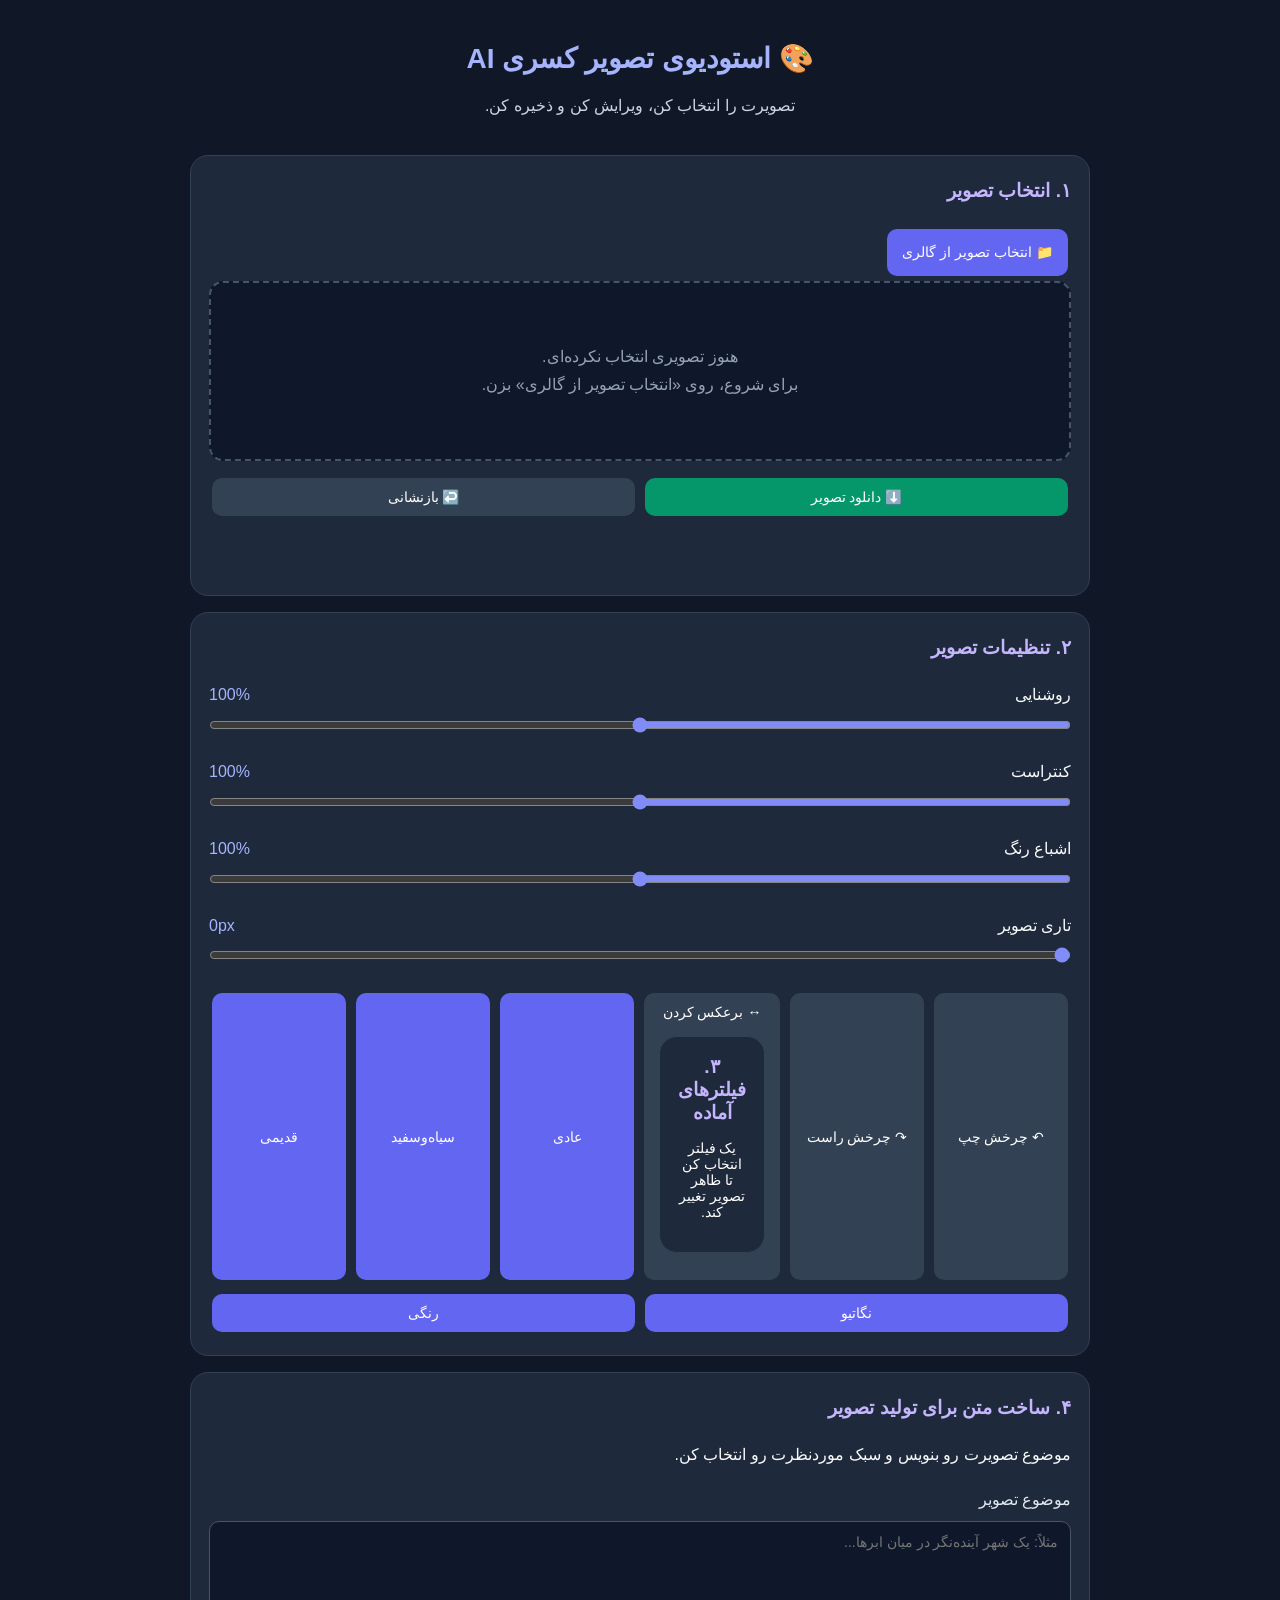
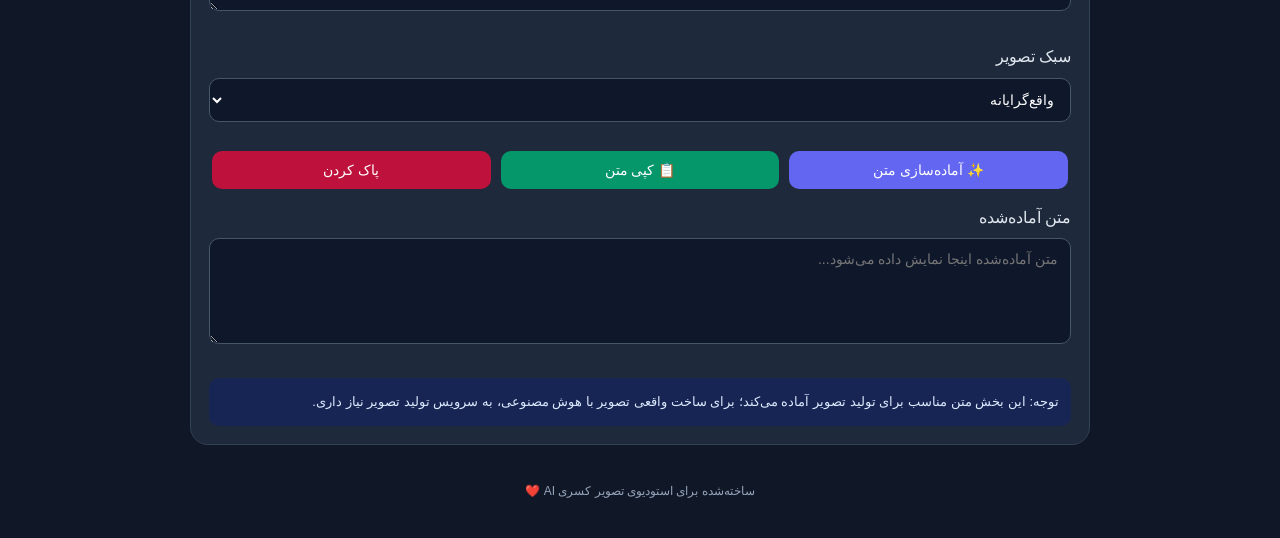
==== commit 620c5a3c: "Update studio.html" ====
--- a/studio.html
+++ b/studio.html
@@ -326,6 +326,253 @@
 
     <button id="flipButton" class="secondary">
       ↔️ برعکس کردن
+   <section class="card">
+  <h2>۳. فیلترهای آماده</h2>
+
+  <p>یک فیلتر انتخاب کن تا ظاهر تصویر تغییر کند.</p>
+
+  <div class="button-row">
+    <button class="filterButton" data-filter="none">
+      عادی
+    </button>
+
+    <button class="filterButton" data-filter="grayscale(100%)">
+      سیاه‌وسفید
+    </button>
+
+    <button class="filterButton" data-filter="sepia(100%)">
+      قدیمی
+    </button>
+
+    <button class="filterButton" data-filter="invert(100%)">
+      نگاتیو
+    </button>
+
+    <button class="filterButton" data-filter="hue-rotate(90deg)">
+      رنگی
+    </button>
+  </div>
+</section>
+
+<section class="card">
+  <h2>۴. ساخت متن برای تولید تصویر</h2>
+
+  <p>
+    موضوع تصویرت رو بنویس و سبک موردنظرت رو انتخاب کن.
+  </p>
+
+  <label class="field-label" for="promptInput">
+    موضوع تصویر
+  </label>
+
+  <textarea
+    id="promptInput"
+    rows="4"
+    placeholder="مثلاً: یک شهر آینده‌نگر در میان ابرها..."
+  ></textarea>
+
+  <label class="field-label" for="styleSelect">
+    سبک تصویر
+  </label>
+
+  <select id="styleSelect">
+    <option value="واقع‌گرایانه و با جزئیات بالا">
+      واقع‌گرایانه
+    </option>
+
+    <option value="هنری و نقاشی دیجیتال">
+      نقاشی دیجیتال
+    </option>
+
+    <option value="انیمه با رنگ‌های جذاب">
+      انیمه
+    </option>
+
+    <option value="سه‌بعدی و سینمایی">
+      سه‌بعدی
+    </option>
+
+    <option value="فانتزی و جادویی">
+      فانتزی
+    </option>
+
+    <option value="مینیمال و ساده">
+      مینیمال
+    </option>
+  </select>
+
+  <div class="button-row">
+    <button id="makePromptButton">
+      ✨ آماده‌سازی متن
+    </button>
+
+    <button id="copyPromptButton" class="success">
+      📋 کپی متن
+    </button>
+
+    <button id="clearPromptButton" class="danger">
+      پاک کردن
+    </button>
+  </div>
+
+  <label class="field-label" for="resultPrompt">
+    متن آماده‌شده
+  </label>
+
+  <textarea
+    id="resultPrompt"
+    rows="5"
+    readonly
+    placeholder="متن آماده‌شده اینجا نمایش داده می‌شود..."
+  ></textarea>
+
+  <div class="note">
+    توجه: این بخش متن مناسب برای تولید تصویر آماده می‌کند؛
+    برای ساخت واقعی تصویر با هوش مصنوعی، به سرویس تولید تصویر نیاز داری.
+  </div>
+</section>
+
+<footer>
+  ساخته‌شده برای استودیوی تصویر کسری AI ❤️
+</footer>
+
+</div>
+
+<script>
+const imageInput = document.getElementById("imageInput");
+const preview = document.getElementById("preview");
+const emptyMessage = document.getElementById("emptyMessage");
+const status = document.getElementById("status");
+
+const brightness = document.getElementById("brightness");
+const contrast = document.getElementById("contrast");
+const saturation = document.getElementById("saturation");
+const blur = document.getElementById("blur");
+
+let originalImage = null;
+let rotation = 0;
+let flipped = false;
+let activeFilter = "none";
+let imageURL = null;
+
+function showStatus(message) {
+  status.textContent = message;
+}
+
+function updatePreview() {
+  if (!originalImage) return;
+
+  preview.style.filter =
+    `brightness(${brightness.value}%) ` +
+    `contrast(${contrast.value}%) ` +
+    `saturate(${saturation.value}%) ` +
+    `blur(${blur.value}px) ` +
+    (activeFilter === "none" ? "" : activeFilter);
+
+  preview.style.transform =
+    `rotate(${rotation}deg) scaleX(${flipped ? -1 : 1})`;
+
+  document.getElementById("brightnessValue").textContent =
+    brightness.value + "%";
+
+  document.getElementById("contrastValue").textContent =
+    contrast.value + "%";
+
+  document.getElementById("saturationValue").textContent =
+    saturation.value + "%";
+
+  document.getElementById("blurValue").textContent =
+    blur.value + "px";
+}
+
+imageInput.addEventListener("change", function () {
+  const file = this.files && this.files[0];
+
+  if (!file) return;
+
+  if (!file.type.startsWith("image/")) {
+    showStatus("لطفاً یک فایل تصویری انتخاب کن.");
+    return;
+  }
+
+  if (imageURL) {
+    URL.revokeObjectURL(imageURL);
+  }
+
+  imageURL = URL.createObjectURL(file);
+  originalImage = new Image();
+
+  originalImage.onload = function () {
+    preview.src = imageURL;
+    preview.style.display = "block";
+    emptyMessage.style.display = "none";
+
+    rotation = 0;
+    flipped = false;
+    activeFilter = "none";
+
+    brightness.value = 100;
+    contrast.value = 100;
+    saturation.value = 100;
+    blur.value = 0;
+
+    updatePreview();
+    showStatus("تصویر با موفقیت بارگذاری شد. ✅");
+  };
+
+  originalImage.onerror = function () {
+    showStatus("بارگذاری تصویر ناموفق بود؛ تصویر دیگری انتخاب کن.");
+  };
+
+  originalImage.src = imageURL;
+});
+
+[brightness, contrast, saturation, blur].forEach(function (input) {
+  input.addEventListener("input", updatePreview);
+});
+
+document.getElementById("rotateLeft").addEventListener("click", function () {
+  if (!originalImage) {
+    showStatus("ابتدا یک تصویر انتخاب کن.");
+    return;
+  }
+
+  rotation -= 90;
+  updatePreview();
+});
+
+document.getElementById("rotateRight").addEventListener("click", function () {
+  if (!originalImage) {
+    showStatus("ابتدا یک تصویر انتخاب کن.");
+    return;
+  }
+
+  rotation += 90;
+  updatePreview();
+});
+
+document.getElementById("flipButton").addEventListener("click", function () {
+  if (!originalImage) {
+    showStatus("ابتدا یک تصویر انتخاب کن.");
+    return;
+  }
+
+  flipped = !flipped;
+  updatePreview();
+});
+
+document.querySelectorAll(".filterButton").forEach(function (button) {
+  button.addEventListener("click", function () {
+    if (!originalImage) {
+      showStatus("ابتدا یک تصویر انتخاب کن.");
+      return;
+    }
+
+    activeFilter = this.dataset.filter;
+    updatePreview();
+    showStatus("فیلتر اعمال شد. ✅");
+  });
+});
     </button>
   </div>
     </section>
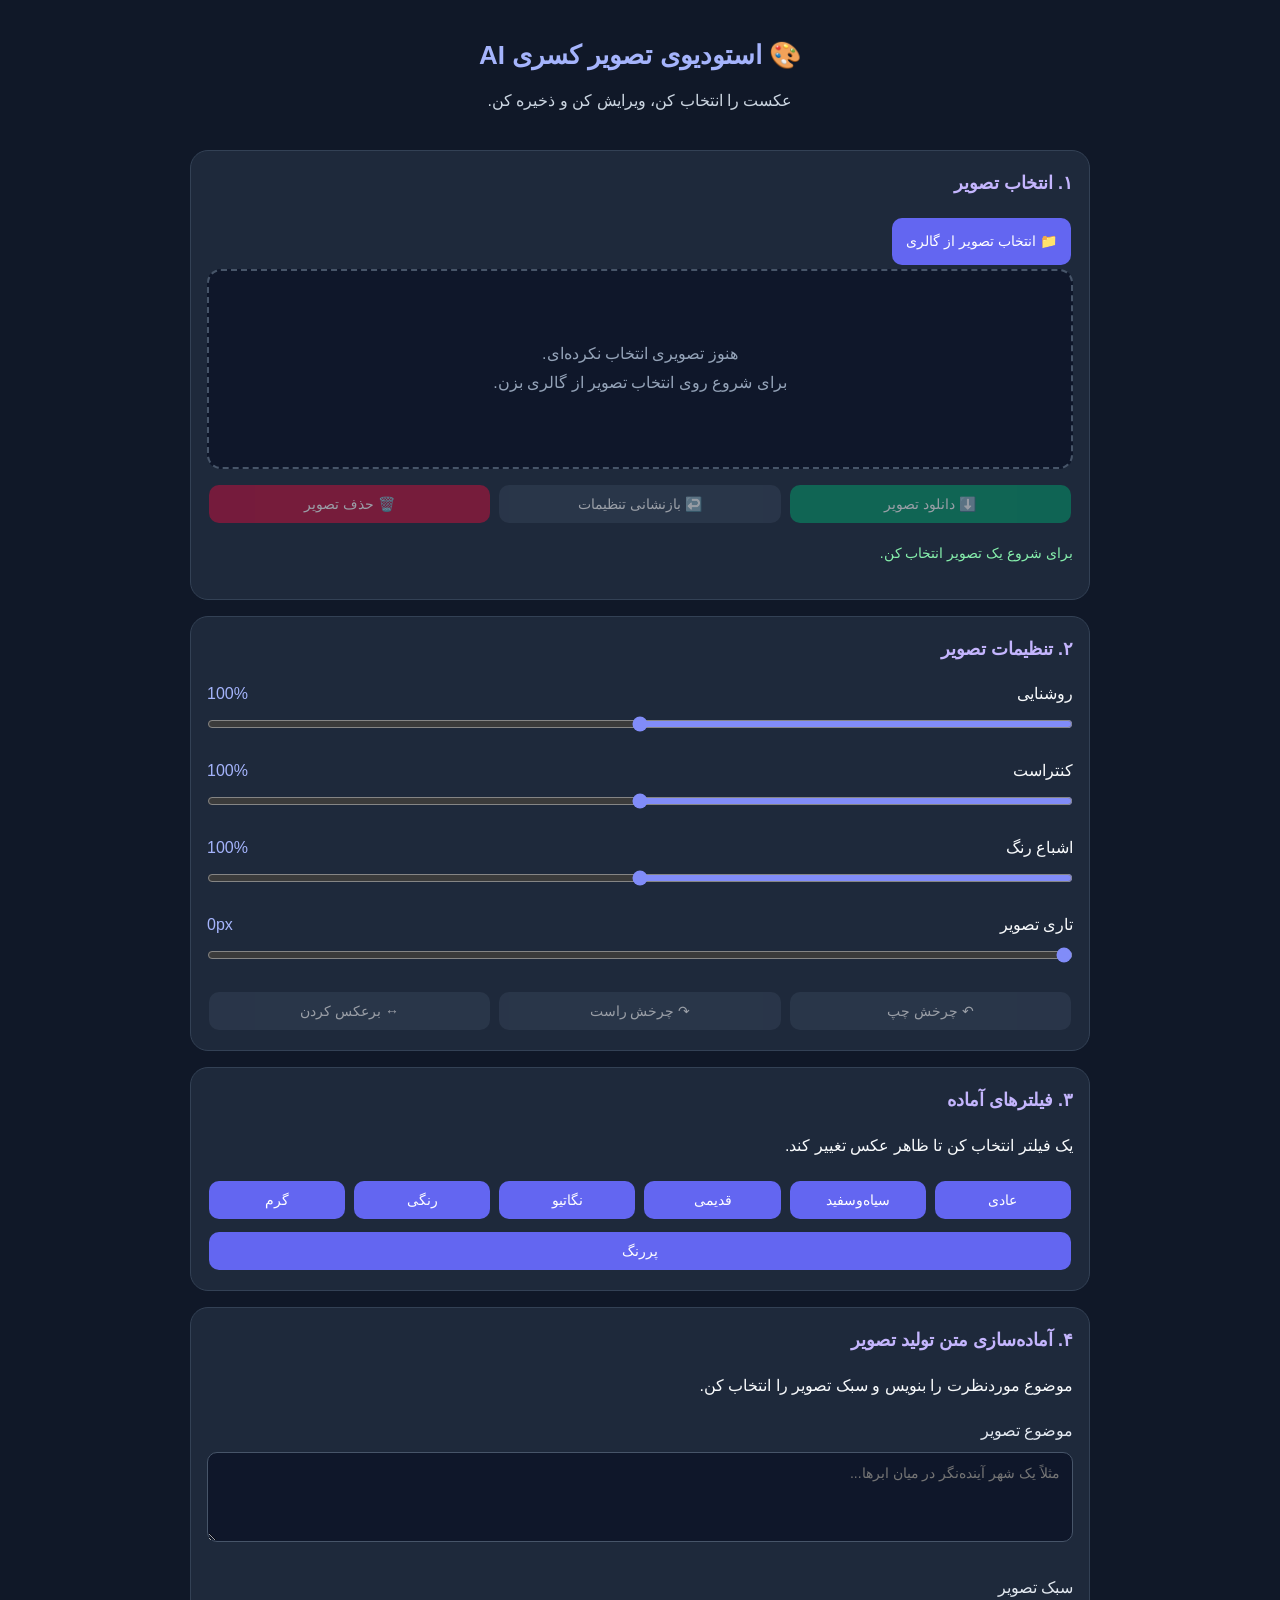
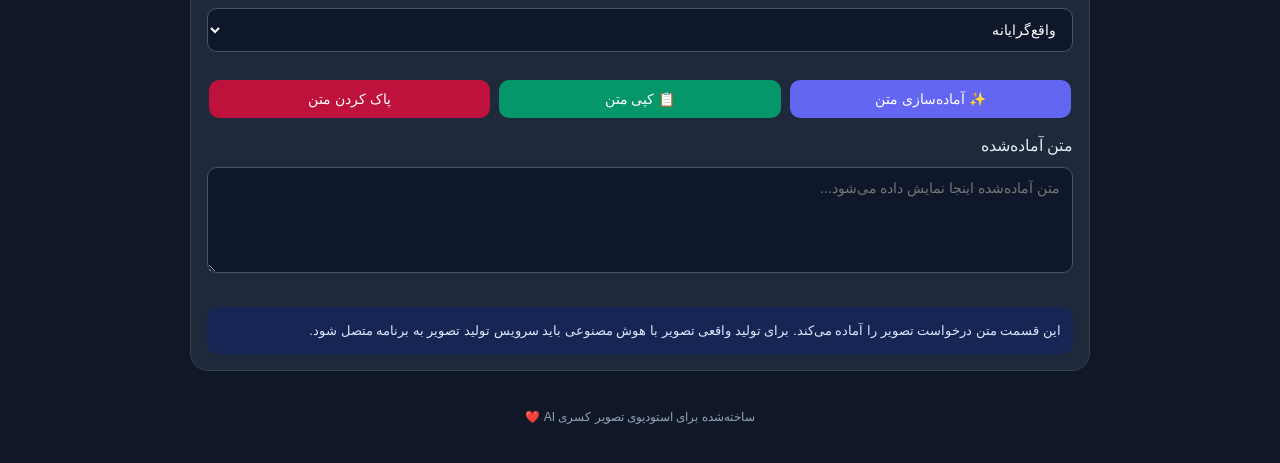
==== commit 6fa94123: "Update studio.html" ====
--- a/studio.html
+++ b/studio.html
@@ -13,7 +13,7 @@
 
 body {
   margin: 0;
-  padding: 16px;
+  padding: 14px;
   font-family: Tahoma, Arial, sans-serif;
   background: #101828;
   color: #f8fafc;
@@ -21,19 +21,19 @@
 }
 
 .container {
+  max-width: 900px;
   width: 100%;
-  max-width: 900px;
   margin: auto;
 }
 
 header {
   text-align: center;
-  padding: 18px 8px;
+  padding: 18px 5px;
 }
 
 header h1 {
   margin: 0 0 8px;
-  font-size: 28px;
+  font-size: 26px;
   color: #a5b4fc;
 }
 
@@ -46,12 +46,12 @@
   background: #1e293b;
   border: 1px solid #334155;
   border-radius: 18px;
-  padding: 18px;
+  padding: 16px;
   margin: 16px 0;
 }
 
 h2 {
-  font-size: 19px;
+  font-size: 18px;
   margin-top: 0;
   color: #c4b5fd;
 }
@@ -61,8 +61,8 @@
   display: inline-block;
   border: 0;
   border-radius: 10px;
-  padding: 11px 15px;
-  margin: 5px 3px;
+  padding: 11px 14px;
+  margin: 4px 2px;
   background: #6366f1;
   color: white;
   font-family: inherit;
@@ -71,9 +71,9 @@
   text-align: center;
 }
 
-button:active,
-.upload-label:active {
-  transform: scale(.98);
+button:disabled {
+  opacity: .55;
+  cursor: not-allowed;
 }
 
 button.secondary {
@@ -111,22 +111,22 @@
   display: none;
 }
 
-label.field-label {
+.field-label {
   display: block;
   color: #e2e8f0;
   margin-top: 10px;
 }
 
 .preview-area {
-  min-height: 180px;
+  min-height: 200px;
   display: flex;
   align-items: center;
   justify-content: center;
   background: #0f172a;
   border: 2px dashed #475569;
   border-radius: 14px;
-  padding: 10px;
-  overflow: hidden;
+  padding: 12px;
+  overflow: auto;
 }
 
 #preview {
@@ -135,6 +135,7 @@
   max-height: 480px;
   object-fit: contain;
   border-radius: 8px;
+  transform-origin: center;
 }
 
 #emptyMessage {
@@ -146,7 +147,7 @@
 .button-row {
   display: flex;
   flex-wrap: wrap;
-  gap: 4px;
+  gap: 5px;
   margin-top: 12px;
 }
 
@@ -182,6 +183,7 @@
   min-height: 28px;
   color: #86efac;
   font-size: 14px;
+  overflow-wrap: anywhere;
 }
 
 footer {
@@ -193,20 +195,20 @@
 
 @media (max-width: 480px) {
   body {
-    padding: 10px;
+    padding: 9px;
   }
 
   .card {
-    padding: 13px;
+    padding: 12px;
   }
 
   header h1 {
-    font-size: 23px;
+    font-size: 22px;
   }
 
   button,
   .upload-label {
-    padding: 10px 12px;
+    padding: 10px;
   }
 }
 </style>
@@ -217,7 +219,7 @@
 
 <header>
   <h1>🎨 استودیوی تصویر کسری AI</h1>
-  <p>تصویرت را انتخاب کن، ویرایش کن و ذخیره کن.</p>
+  <p>عکست را انتخاب کن، ویرایش کن و ذخیره کن.</p>
 </header>
 
 <section class="card">
@@ -227,33 +229,35 @@
     📁 انتخاب تصویر از گالری
   </label>
 
-  <input
-    type="file"
-    id="imageInput"
-    accept="image/*"
-  >
+  <input type="file" id="imageInput" accept="image/*">
 
   <div class="preview-area">
     <p id="emptyMessage">
       هنوز تصویری انتخاب نکرده‌ای.
       <br>
-      برای شروع، روی «انتخاب تصویر از گالری» بزن.
+      برای شروع روی انتخاب تصویر از گالری بزن.
     </p>
 
     <img id="preview" alt="پیش‌نمایش تصویر">
   </div>
 
   <div class="button-row">
-    <button id="downloadButton" class="success">
+    <button id="downloadButton" class="success" disabled>
       ⬇️ دانلود تصویر
     </button>
 
-    <button id="resetButton" class="secondary">
-      ↩️ بازنشانی
-    </button>
-  </div>
-
-  <p id="status" role="status"></p>
+    <button id="resetButton" class="secondary" disabled>
+      ↩️ بازنشانی تنظیمات
+    </button>
+
+    <button id="removeButton" class="danger" disabled>
+      🗑️ حذف تصویر
+    </button>
+  </div>
+
+  <p id="status" role="status" aria-live="polite">
+    برای شروع یک تصویر انتخاب کن.
+  </p>
 </section>
 
 <section class="card">
@@ -264,13 +268,8 @@
       <label for="brightness">روشنایی</label>
       <span class="value" id="brightnessValue">100%</span>
     </div>
-    <input
-      type="range"
-      id="brightness"
-      min="0"
-      max="200"
-      value="100"
-    >
+    <input type="range" id="brightness"
+      min="0" max="200" value="100">
   </div>
 
   <div class="control">
@@ -278,13 +277,8 @@
       <label for="contrast">کنتراست</label>
       <span class="value" id="contrastValue">100%</span>
     </div>
-    <input
-      type="range"
-      id="contrast"
-      min="0"
-      max="200"
-      value="100"
-    >
+    <input type="range" id="contrast"
+      min="0" max="200" value="100">
   </div>
 
   <div class="control">
@@ -292,13 +286,8 @@
       <label for="saturation">اشباع رنگ</label>
       <span class="value" id="saturationValue">100%</span>
     </div>
-    <input
-      type="range"
-      id="saturation"
-      min="0"
-      max="200"
-      value="100"
-    >
+    <input type="range" id="saturation"
+      min="0" max="200" value="100">
   </div>
 
   <div class="control">
@@ -306,30 +295,28 @@
       <label for="blur">تاری تصویر</label>
       <span class="value" id="blurValue">0px</span>
     </div>
-    <input
-      type="range"
-      id="blur"
-      min="0"
-      max="10"
-      value="0"
-    >
+    <input type="range" id="blur"
+      min="0" max="10" value="0">
   </div>
 
   <div class="button-row">
-    <button id="rotateLeft" class="secondary">
+    <button id="rotateLeft" class="secondary" disabled>
       ↶ چرخش چپ
     </button>
 
-    <button id="rotateRight" class="secondary">
+    <button id="rotateRight" class="secondary" disabled>
       ↷ چرخش راست
     </button>
 
-    <button id="flipButton" class="secondary">
+    <button id="flipButton" class="secondary" disabled>
       ↔️ برعکس کردن
-   <section class="card">
+    </button>
+  </div>
+</section>
+
+<section class="card">
   <h2>۳. فیلترهای آماده</h2>
-
-  <p>یک فیلتر انتخاب کن تا ظاهر تصویر تغییر کند.</p>
+  <p>یک فیلتر انتخاب کن تا ظاهر عکس تغییر کند.</p>
 
   <div class="button-row">
     <button class="filterButton" data-filter="none">
@@ -351,54 +338,42 @@
     <button class="filterButton" data-filter="hue-rotate(90deg)">
       رنگی
     </button>
+
+    <button class="filterButton" data-filter="sepia(50%) saturate(150%)">
+      گرم
+    </button>
+
+    <button class="filterButton" data-filter="contrast(140%) saturate(130%)">
+      پررنگ
+    </button>
   </div>
 </section>
 
 <section class="card">
-  <h2>۴. ساخت متن برای تولید تصویر</h2>
+  <h2>۴. آماده‌سازی متن تولید تصویر</h2>
 
   <p>
-    موضوع تصویرت رو بنویس و سبک موردنظرت رو انتخاب کن.
+    موضوع موردنظرت را بنویس و سبک تصویر را انتخاب کن.
   </p>
 
   <label class="field-label" for="promptInput">
     موضوع تصویر
   </label>
 
-  <textarea
-    id="promptInput"
-    rows="4"
-    placeholder="مثلاً: یک شهر آینده‌نگر در میان ابرها..."
-  ></textarea>
+  <textarea id="promptInput" rows="4"
+    placeholder="مثلاً یک شهر آینده‌نگر در میان ابرها..."></textarea>
 
   <label class="field-label" for="styleSelect">
     سبک تصویر
   </label>
 
   <select id="styleSelect">
-    <option value="واقع‌گرایانه و با جزئیات بالا">
-      واقع‌گرایانه
-    </option>
-
-    <option value="هنری و نقاشی دیجیتال">
-      نقاشی دیجیتال
-    </option>
-
-    <option value="انیمه با رنگ‌های جذاب">
-      انیمه
-    </option>
-
-    <option value="سه‌بعدی و سینمایی">
-      سه‌بعدی
-    </option>
-
-    <option value="فانتزی و جادویی">
-      فانتزی
-    </option>
-
-    <option value="مینیمال و ساده">
-      مینیمال
-    </option>
+    <option value="واقع‌گرایانه با جزئیات بالا">واقع‌گرایانه</option>
+    <option value="نقاشی دیجیتال هنری">نقاشی دیجیتال</option>
+    <option value="انیمه با رنگ‌های جذاب">انیمه</option>
+    <option value="سه‌بعدی و سینمایی">سه‌بعدی</option>
+    <option value="فانتزی و جادویی">فانتزی</option>
+    <option value="مینیمال و ساده">مینیمال</option>
   </select>
 
   <div class="button-row">
@@ -411,7 +386,7 @@
     </button>
 
     <button id="clearPromptButton" class="danger">
-      پاک کردن
+      پاک کردن متن
     </button>
   </div>
 
@@ -419,16 +394,13 @@
     متن آماده‌شده
   </label>
 
-  <textarea
-    id="resultPrompt"
-    rows="5"
-    readonly
-    placeholder="متن آماده‌شده اینجا نمایش داده می‌شود..."
-  ></textarea>
+  <textarea id="resultPrompt" rows="5" readonly
+    placeholder="متن آماده‌شده اینجا نمایش داده می‌شود..."></textarea>
 
   <div class="note">
-    توجه: این بخش متن مناسب برای تولید تصویر آماده می‌کند؛
-    برای ساخت واقعی تصویر با هوش مصنوعی، به سرویس تولید تصویر نیاز داری.
+    این قسمت متن درخواست تصویر را آماده می‌کند.
+    برای تولید واقعی تصویر با هوش مصنوعی باید سرویس تولید تصویر
+    به برنامه متصل شود.
   </div>
 </section>
 
@@ -439,140 +411,342 @@
 </div>
 
 <script>
-const imageInput = document.getElementById("imageInput");
-const preview = document.getElementById("preview");
-const emptyMessage = document.getElementById("emptyMessage");
-const status = document.getElementById("status");
-
-const brightness = document.getElementById("brightness");
-const contrast = document.getElementById("contrast");
-const saturation = document.getElementById("saturation");
-const blur = document.getElementById("blur");
-
-let originalImage = null;
-let rotation = 0;
-let flipped = false;
-let activeFilter = "none";
-let imageURL = null;
-
-function showStatus(message) {
-  status.textContent = message;
-}
-
-function updatePreview() {
-  if (!originalImage) return;
-
-  preview.style.filter =
-    `brightness(${brightness.value}%) ` +
-    `contrast(${contrast.value}%) ` +
-    `saturate(${saturation.value}%) ` +
-    `blur(${blur.value}px) ` +
-    (activeFilter === "none" ? "" : activeFilter);
-
-  preview.style.transform =
-    `rotate(${rotation}deg) scaleX(${flipped ? -1 : 1})`;
-
-  document.getElementById("brightnessValue").textContent =
-    brightness.value + "%";
-
-  document.getElementById("contrastValue").textContent =
-    contrast.value + "%";
-
-  document.getElementById("saturationValue").textContent =
-    saturation.value + "%";
-
-  document.getElementById("blurValue").textContent =
-    blur.value + "px";
-}
-
-imageInput.addEventListener("change", function () {
-  const file = this.files && this.files[0];
-
-  if (!file) return;
-
-  if (!file.type.startsWith("image/")) {
-    showStatus("لطفاً یک فایل تصویری انتخاب کن.");
-    return;
-  }
-
-  if (imageURL) {
-    URL.revokeObjectURL(imageURL);
-  }
-
-  imageURL = URL.createObjectURL(file);
-  originalImage = new Image();
-
-  originalImage.onload = function () {
-    preview.src = imageURL;
-    preview.style.display = "block";
-    emptyMessage.style.display = "none";
-
-    rotation = 0;
-    flipped = false;
-    activeFilter = "none";
-
+(function () {
+  "use strict";
+
+  const $ = function (id) {
+    return document.getElementById(id);
+  };
+
+  const imageInput = $("imageInput");
+  const preview = $("preview");
+  const emptyMessage = $("emptyMessage");
+  const status = $("status");
+
+  const brightness = $("brightness");
+  const contrast = $("contrast");
+  const saturation = $("saturation");
+  const blur = $("blur");
+
+  let originalImage = null;
+  let imageURL = null;
+  let rotation = 0;
+  let flipped = false;
+  let activeFilter = "none";
+
+  function showStatus(message) {
+    status.textContent = message;
+  }
+
+  function hasImage() {
+    return originalImage !== null &&
+      originalImage.complete &&
+      originalImage.naturalWidth > 0;
+  }
+
+  function setImageButtons(enabled) {
+    [
+      "downloadButton",
+      "resetButton",
+      "removeButton",
+      "rotateLeft",
+      "rotateRight",
+      "flipButton"
+    ].forEach(function (id) {
+      $(id).disabled = !enabled;
+    });
+  }
+
+  function getFilterString() {
+    const parts = [
+      "brightness(" + brightness.value + "%)",
+      "contrast(" + contrast.value + "%)",
+      "saturate(" + saturation.value + "%)"
+    ];
+
+    if (Number(blur.value) > 0) {
+      parts.push("blur(" + blur.value + "px)");
+    }
+
+    if (activeFilter !== "none") {
+      parts.push(activeFilter);
+    }
+
+    return parts.join(" ");
+  }
+
+  function updatePreview() {
+    $("brightnessValue").textContent = brightness.value + "%";
+    $("contrastValue").textContent = contrast.value + "%";
+    $("saturationValue").textContent = saturation.value + "%";
+    $("blurValue").textContent = blur.value + "px";
+
+    if (!hasImage()) return;
+
+    preview.style.filter = getFilterString();
+    preview.style.transform =
+      "rotate(" + rotation + "deg) scaleX(" +
+      (flipped ? "-1" : "1") + ")";
+  }
+
+  function resetSettings() {
     brightness.value = 100;
     contrast.value = 100;
     saturation.value = 100;
     blur.value = 0;
 
+    rotation = 0;
+    flipped = false;
+    activeFilter = "none";
+
     updatePreview();
-    showStatus("تصویر با موفقیت بارگذاری شد. ✅");
-  };
-
-  originalImage.onerror = function () {
-    showStatus("بارگذاری تصویر ناموفق بود؛ تصویر دیگری انتخاب کن.");
-  };
-
-  originalImage.src = imageURL;
-});
-
-[brightness, contrast, saturation, blur].forEach(function (input) {
-  input.addEventListener("input", updatePreview);
-});
-
-document.getElementById("rotateLeft").addEventListener("click", function () {
-  if (!originalImage) {
-    showStatus("ابتدا یک تصویر انتخاب کن.");
-    return;
-  }
-
-  rotation -= 90;
-  updatePreview();
-});
-
-document.getElementById("rotateRight").addEventListener("click", function () {
-  if (!originalImage) {
-    showStatus("ابتدا یک تصویر انتخاب کن.");
-    return;
-  }
-
-  rotation += 90;
-  updatePreview();
-});
-
-document.getElementById("flipButton").addEventListener("click", function () {
-  if (!originalImage) {
-    showStatus("ابتدا یک تصویر انتخاب کن.");
-    return;
-  }
-
-  flipped = !flipped;
-  updatePreview();
-});
-
-document.querySelectorAll(".filterButton").forEach(function (button) {
-  button.addEventListener("click", function () {
-    if (!originalImage) {
+  }
+
+  imageInput.addEventListener("change", function () {
+    const file = imageInput.files && imageInput.files[0];
+
+    if (!file) return;
+
+    if (!file.type || !file.type.startsWith("image/")) {
+      showStatus("لطفاً یک فایل تصویری انتخاب کن.");
+      imageInput.value = "";
+      return;
+    }
+
+    if (imageURL) {
+      URL.revokeObjectURL(imageURL);
+      imageURL = null;
+    }
+
+    const newURL = URL.createObjectURL(file);
+    const newImage = new Image();
+
+    showStatus("در حال بارگذاری تصویر...");
+
+    newImage.onload = function () {
+      originalImage = newImage;
+      imageURL = newURL;
+
+      preview.src = newURL;
+      preview.style.display = "block";
+      emptyMessage.style.display = "none";
+
+      resetSettings();
+      setImageButtons(true);
+
+      showStatus("تصویر با موفقیت بارگذاری شد. ✅");
+    };
+
+    newImage.onerror = function () {
+      URL.revokeObjectURL(newURL);
+      showStatus("تصویر باز نشد؛ لطفاً فایل دیگری انتخاب کن.");
+    };
+
+    newImage.src = newURL;
+  });
+
+  [brightness, contrast, saturation, blur].forEach(function (input) {
+    input.addEventListener("input", updatePreview);
+  });
+
+  $("rotateLeft").addEventListener("click", function () {
+    if (!hasImage()) {
       showStatus("ابتدا یک تصویر انتخاب کن.");
       return;
     }
 
-    activeFilter = this.dataset.filter;
+    rotation = (rotation - 90) % 360;
     updatePreview();
-    showStatus("فیلتر اعمال شد. ✅");
-  });
-});
-    </button>
-  </div>
-    </section>
+  });
+
+  $("rotateRight").addEventListener("click", function () {
+    if (!hasImage()) {
+      showStatus("ابتدا یک تصویر انتخاب کن.");
+      return;
+    }
+
+    rotation = (rotation + 90) % 360;
+    updatePreview();
+  });
+
+  $("flipButton").addEventListener("click", function () {
+    if (!hasImage()) {
+      showStatus("ابتدا یک تصویر انتخاب کن.");
+      return;
+    }
+
+    flipped = !flipped;
+    updatePreview();
+  });
+
+  document.querySelectorAll(".filterButton").forEach(function (button) {
+    button.addEventListener("click", function () {
+      if (!hasImage()) {
+        showStatus("ابتدا یک تصویر انتخاب کن.");
+        return;
+      }
+
+      activeFilter = this.dataset.filter || "none";
+      updatePreview();
+      showStatus("فیلتر انتخاب شد. ✅");
+    });
+  });
+
+  $("resetButton").addEventListener("click", function () {
+    if (!hasImage()) {
+      showStatus("ابتدا یک تصویر انتخاب کن.");
+      return;
+    }
+
+    resetSettings();
+    showStatus("تنظیمات به حالت اولیه برگشت. ✅");
+  });
+
+  $("removeButton").addEventListener("click", function () {
+    if (imageURL) {
+      URL.revokeObjectURL(imageURL);
+    }
+
+    imageURL = null;
+    originalImage = null;
+    preview.removeAttribute("src");
+    preview.style.display = "none";
+    preview.style.filter = "";
+    preview.style.transform = "";
+
+    emptyMessage.style.display = "block";
+    imageInput.value = "";
+
+    resetSettings();
+    setImageButtons(false);
+
+    showStatus("تصویر حذف شد.");
+  });
+
+  function renderEditedImage() {
+    return new Promise(function (resolve, reject) {
+      if (!hasImage()) {
+        reject(new Error("ابتدا یک تصویر انتخاب کن."));
+        return;
+      }
+
+      const width = originalImage.naturalWidth;
+      const height = originalImage.naturalHeight;
+      const sideways = Math.abs(rotation % 180) === 90;
+
+      const canvas = document.createElement("canvas");
+      canvas.width = sideways ? height : width;
+      canvas.height = sideways ? width : height;
+
+      const ctx = canvas.getContext("2d");
+
+      if (!ctx) {
+        reject(new Error("امکان پردازش تصویر وجود ندارد."));
+        return;
+      }
+
+      ctx.translate(canvas.width / 2, canvas.height / 2);
+      ctx.rotate(rotation * Math.PI / 180);
+      ctx.scale(flipped ? -1 : 1, 1);
+      ctx.filter = getFilterString();
+
+      ctx.drawImage(
+        originalImage,
+        -width / 2,
+        -height / 2,
+        width,
+        height
+      );
+
+      canvas.toBlob(function (blob) {
+        if (blob) {
+          resolve(blob);
+        } else {
+          reject(new Error("ساخت فایل تصویر ناموفق بود."));
+        }
+      }, "image/png");
+    });
+  }
+
+  $("downloadButton").addEventListener("click", async function () {
+    try {
+      showStatus("در حال آماده‌سازی تصویر...");
+      const blob = await renderEditedImage();
+      const url = URL.createObjectURL(blob);
+      const link = document.createElement("a");
+
+      link.href = url;
+      link.download = "kasrai-ai-image.png";
+      document.body.appendChild(link);
+      link.click();
+      link.remove();
+
+      setTimeout(function () {
+        URL.revokeObjectURL(url);
+      }, 30000);
+
+      showStatus("درخواست ذخیرهٔ تصویر انجام شد. ✅");
+    } catch (error) {
+      showStatus(error.message || "دانلود تصویر ناموفق بود.");
+    }
+  });
+
+  $("makePromptButton").addEventListener("click", function () {
+    const topic = $("promptInput").value.trim();
+    const style = $("styleSelect").value;
+
+    if (!topic) {
+      showStatus("ابتدا موضوع تصویر را بنویس.");
+      $("promptInput").focus();
+      return;
+    }
+
+    $("resultPrompt").value =
+      "یک تصویر با موضوع «" + topic + "» به سبک " + style +
+      " بساز؛ با ترکیب‌بندی حرفه‌ای، نورپردازی مناسب، " +
+      "جزئیات دقیق و کیفیت بالا.";
+
+    showStatus("متن درخواست تصویر آماده شد. ✅");
+  });
+
+  $("copyPromptButton").addEventListener("click", async function () {
+    const result = $("resultPrompt");
+
+    if (!result.value.trim()) {
+      showStatus("ابتدا متن درخواست تصویر را آماده کن.");
+      return;
+    }
+
+    try {
+      if (navigator.clipboard && window.isSecureContext) {
+        await navigator.clipboard.writeText(result.value);
+      } else {
+        result.focus();
+        result.select();
+
+        if (!document.execCommand("copy")) {
+          throw new Error("copy failed");
+        }
+      }
+
+      showStatus("متن کپی شد. ✅");
+    } catch (error) {
+      result.focus();
+      result.select();
+      showStatus("متن انتخاب شد؛ آن را کپی کن.");
+    }
+  });
+
+  $("clearPromptButton").addEventListener("click", function () {
+    $("promptInput").value = "";
+    $("resultPrompt").value = "";
+    showStatus("متن‌ها پاک شدند.");
+  });
+
+  setImageButtons(false);
+  updatePreview();
+})();
+</script>
+
+</body>
+  </html>
